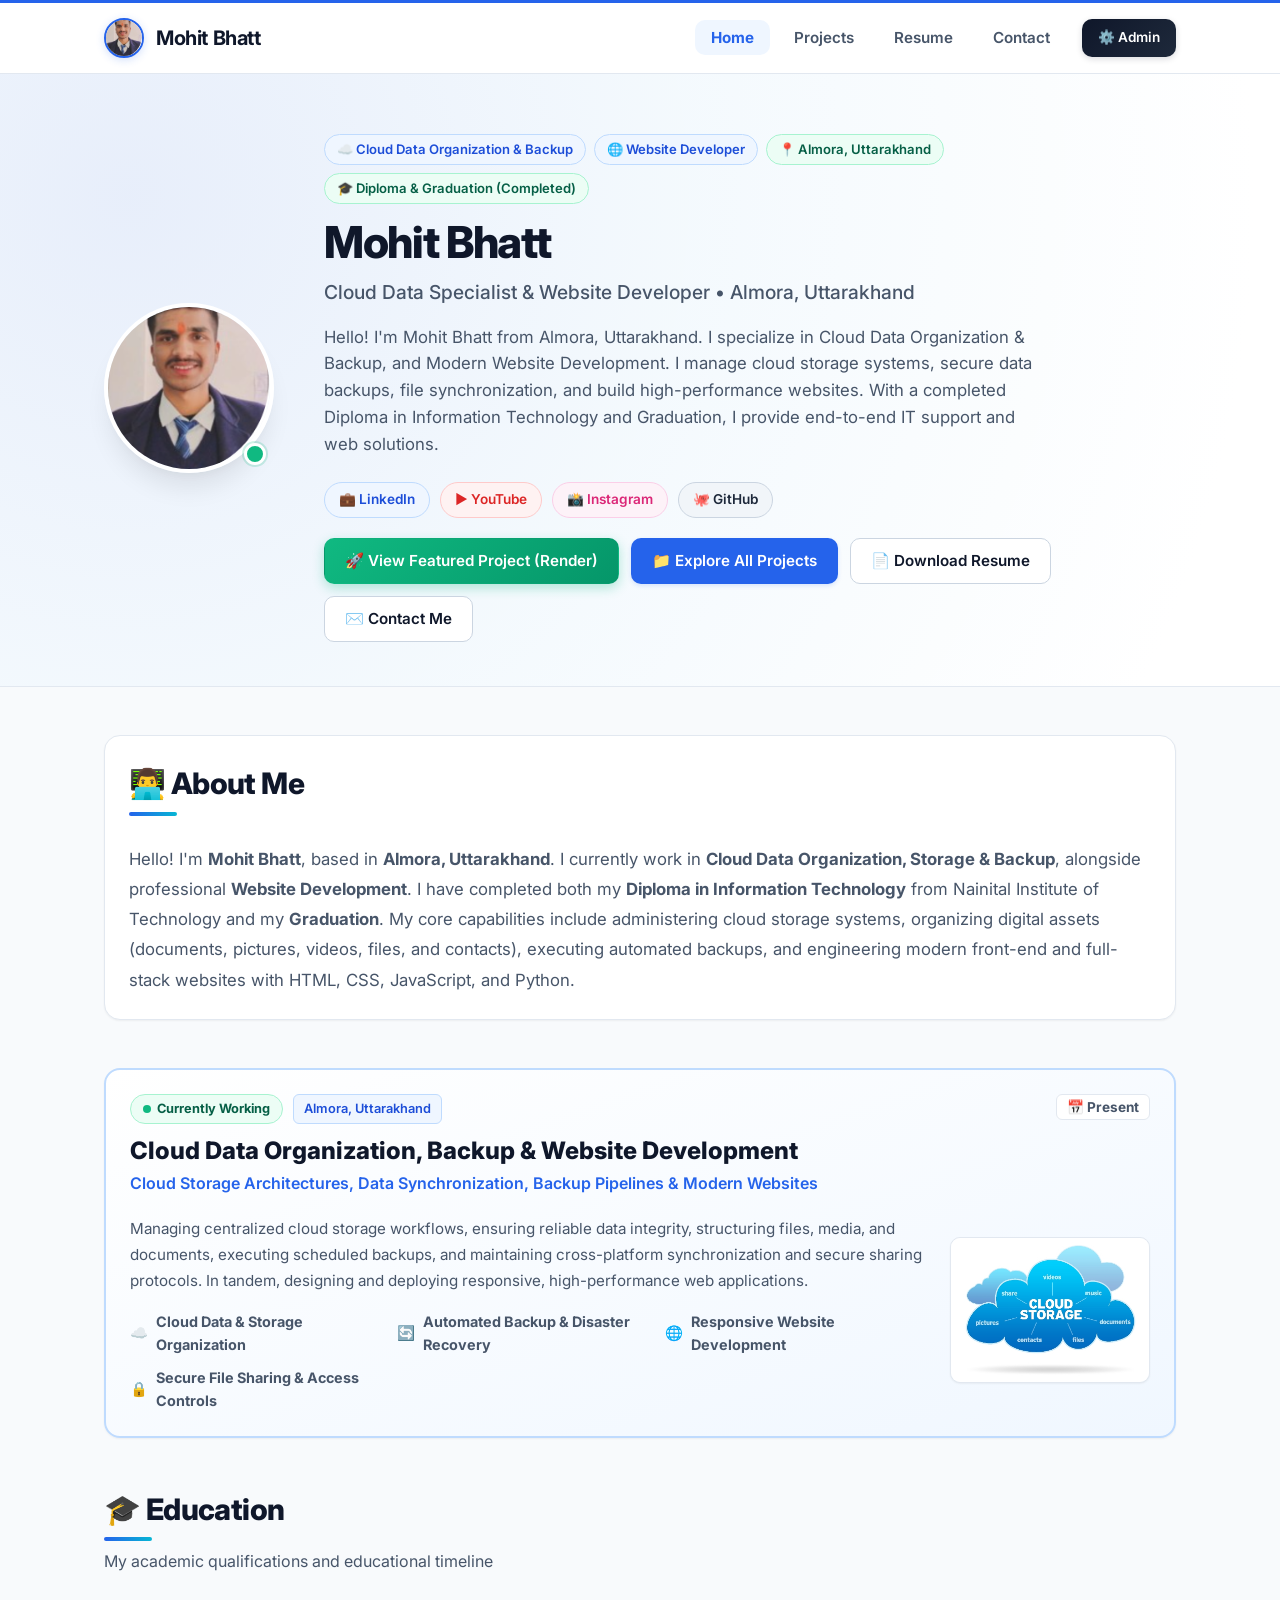
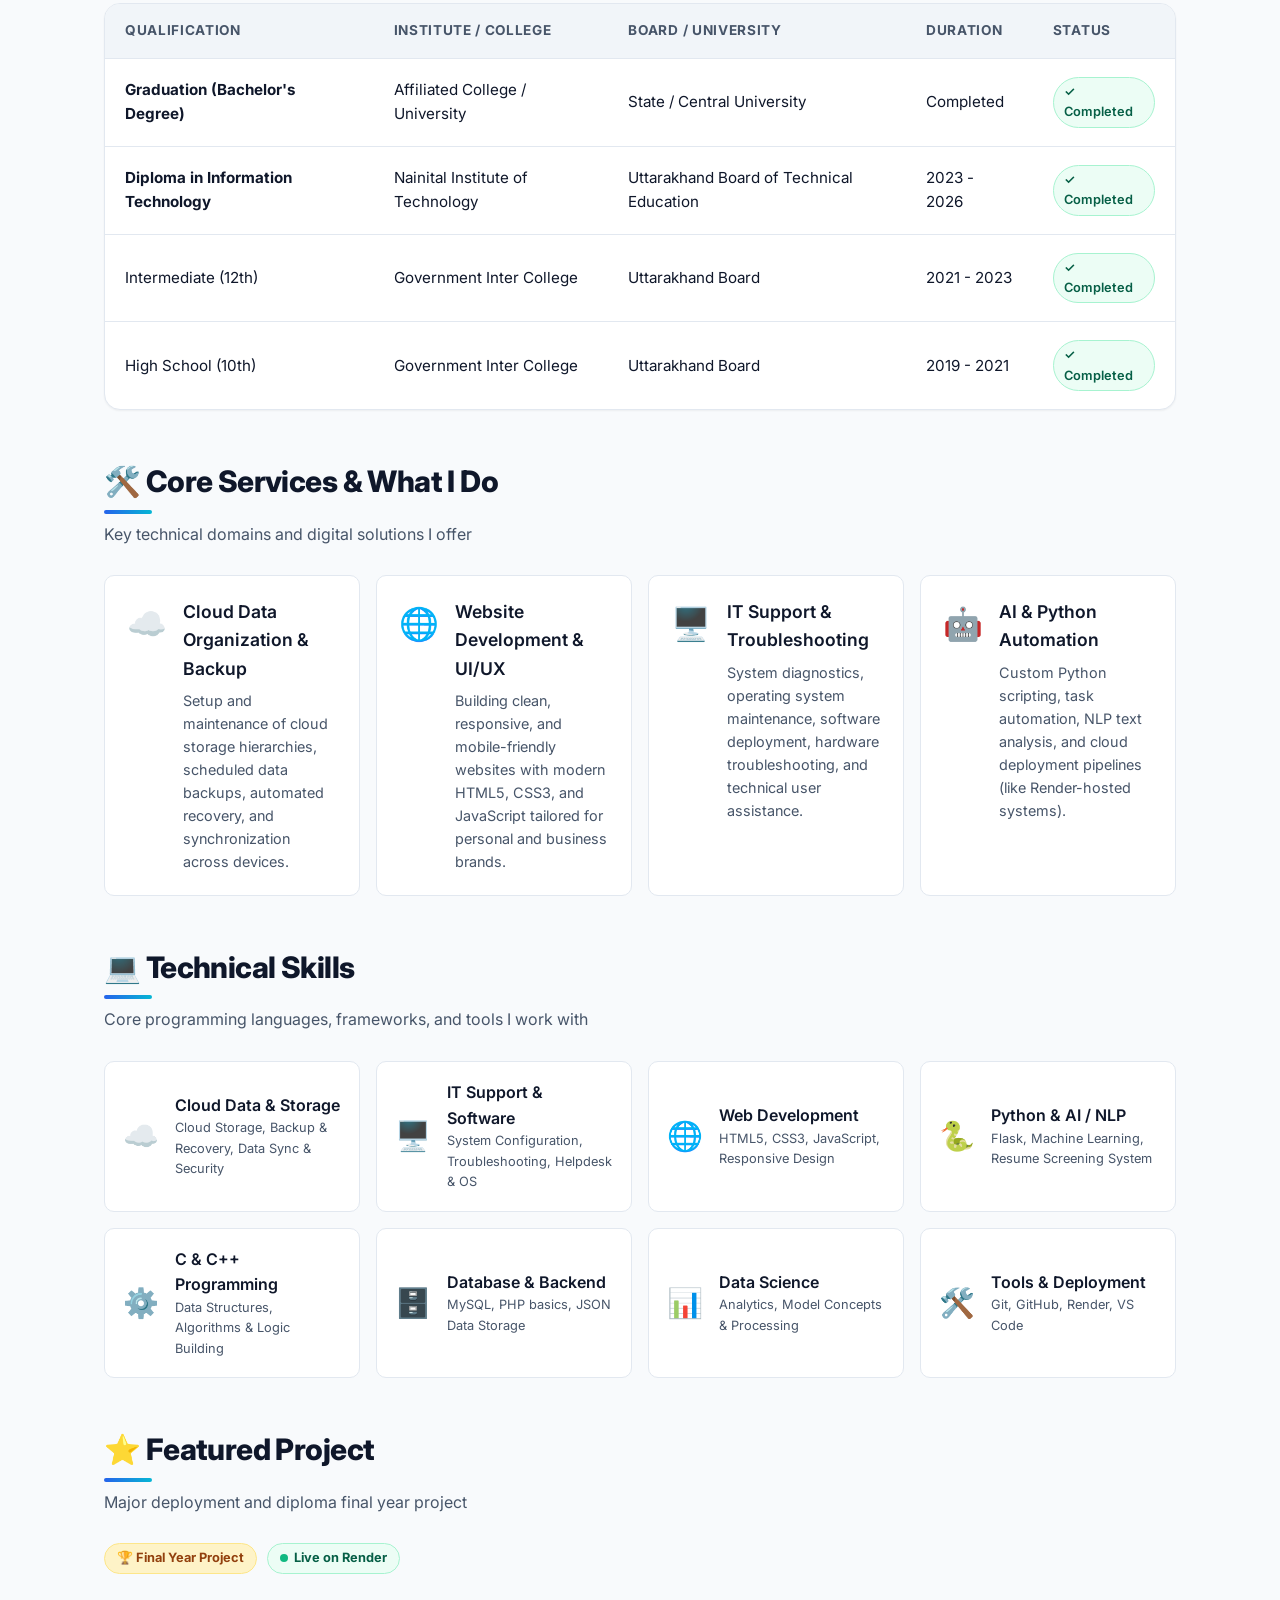
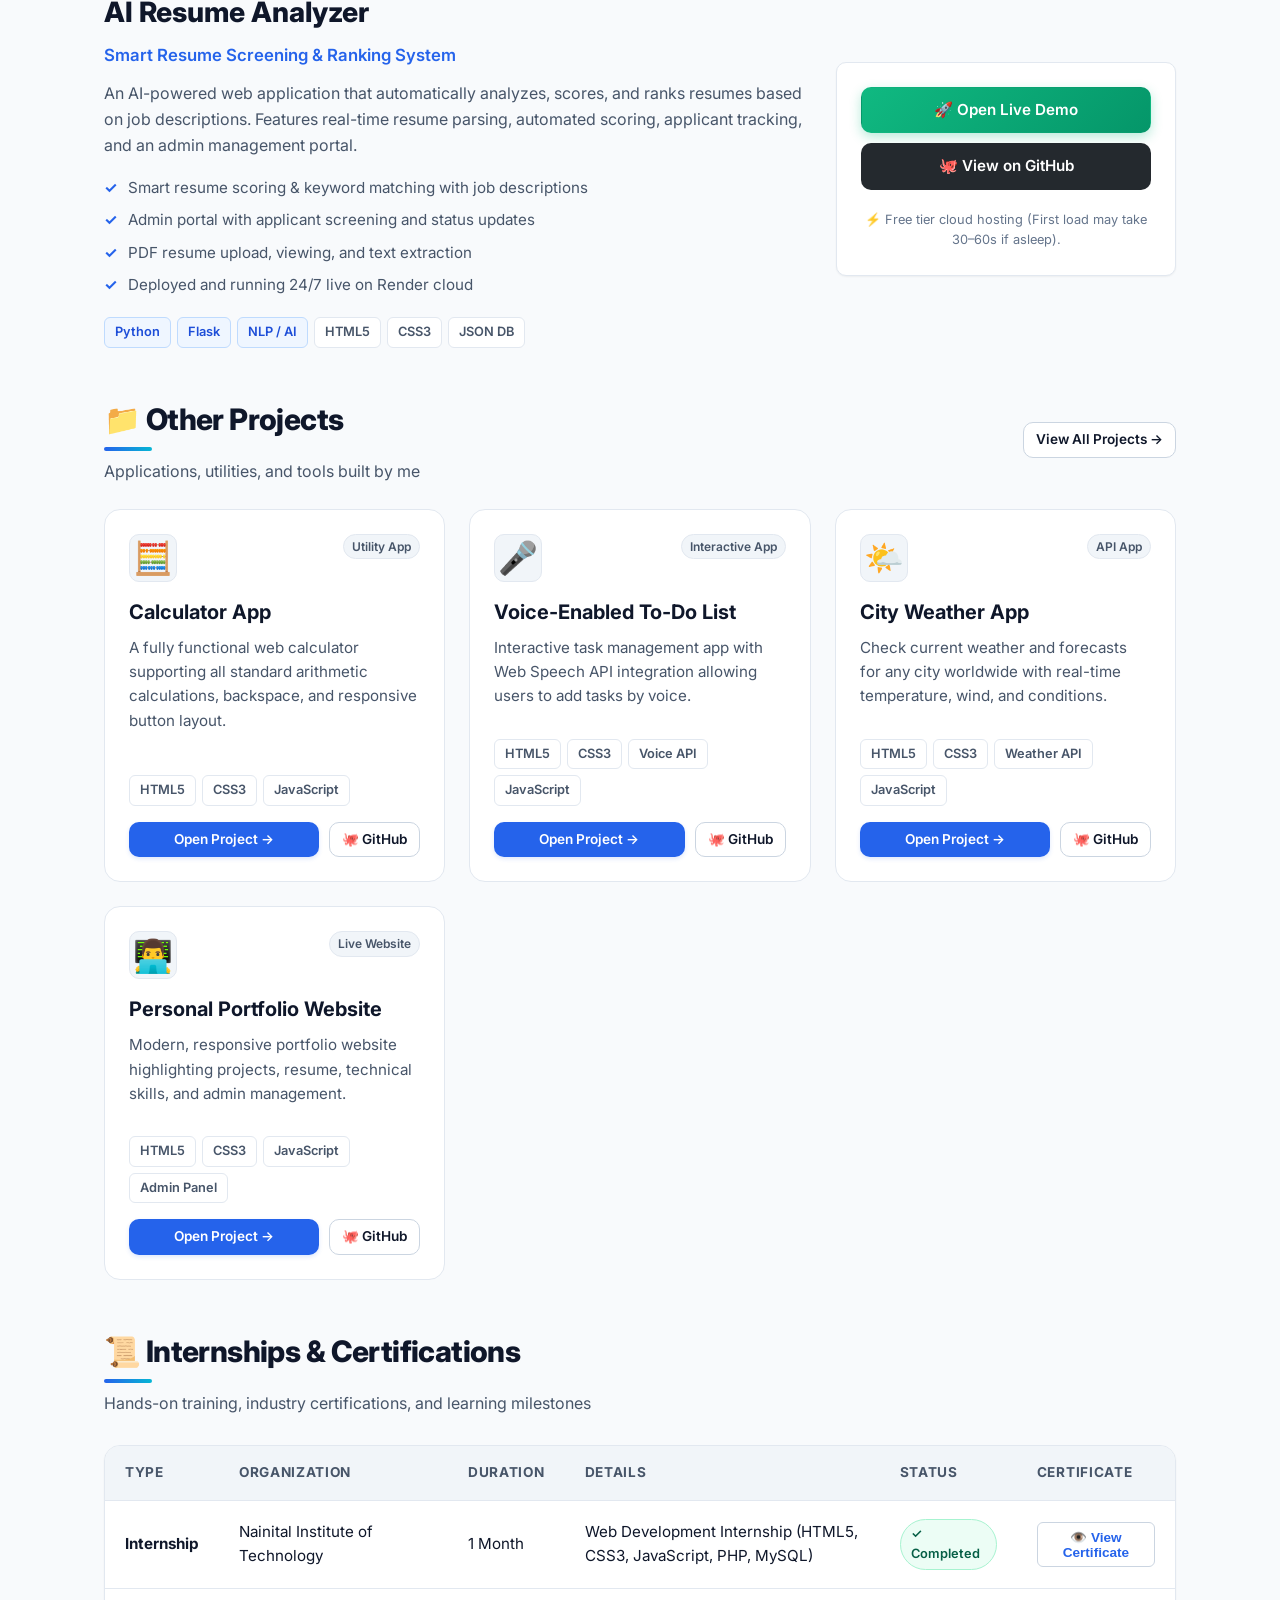
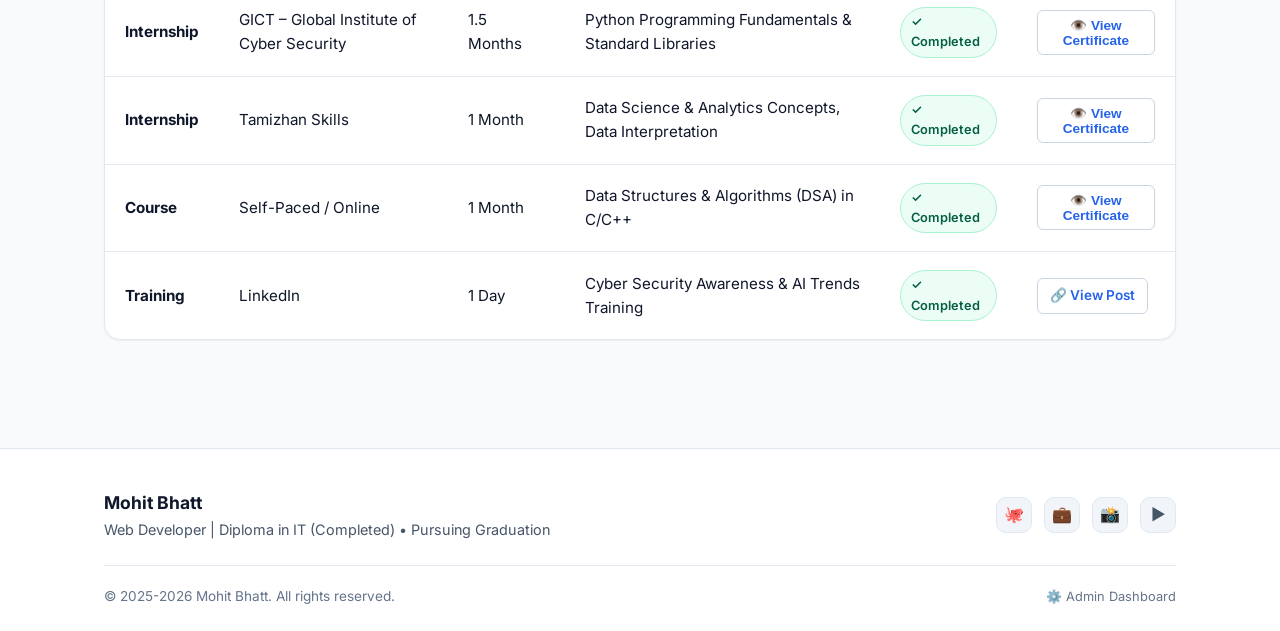
==== intro/index.html @ 01f5f678 "Complete portfolio revamp with Admin Panel, modern UI, Cloud Data, and Almora location" ====
<!DOCTYPE html>
<html lang="en">
<head>
  <meta charset="UTF-8">
  <meta name="viewport" content="width=device-width, initial-scale=1.0">
  <title>Mohit Bhatt - Portfolio</title>
  <!-- Stylesheets -->
  <link rel="stylesheet" href="style.css">
  <link rel="preconnect" href="https://fonts.googleapis.com">
  <link rel="preconnect" href="https://fonts.gstatic.com" crossorigin>
  <link href="https://fonts.googleapis.com/css2?family=Inter:wght@400;500;600;700;800&display=swap" rel="stylesheet">
  <style>
    /* Certificate Modal */
    .cert-modal {
      display: none;
      position: fixed;
      top: 0;
      left: 0;
      width: 100%;
      height: 100%;
      background: rgba(15, 23, 42, 0.8);
      backdrop-filter: blur(4px);
      z-index: 2000;
      align-items: center;
      justify-content: center;
      padding: 20px;
    }
    .cert-modal-content {
      position: relative;
      background: white;
      padding: 12px;
      border-radius: var(--radius-lg);
      max-width: 850px;
      width: 100%;
      box-shadow: var(--shadow-xl);
      text-align: center;
    }
    .cert-modal-close {
      position: absolute;
      top: -16px;
      right: -16px;
      background: #ef4444;
      color: white;
      border: none;
      width: 36px;
      height: 36px;
      border-radius: 50%;
      font-size: 1.25rem;
      cursor: pointer;
      font-weight: bold;
      display: flex;
      align-items: center;
      justify-content: center;
      box-shadow: var(--shadow-md);
    }
    .cert-modal-img {
      max-width: 100%;
      max-height: 80vh;
      object-fit: contain;
      border-radius: var(--radius-sm);
    }
    .cert-btn {
      background: var(--bg-surface);
      border: 1px solid var(--border-strong);
      padding: 6px 12px;
      border-radius: var(--radius-sm);
      font-size: 0.85rem;
      font-weight: 600;
      color: var(--primary);
      cursor: pointer;
      transition: var(--transition);
      display: inline-flex;
      align-items: center;
      gap: 5px;
    }
    .cert-btn:hover {
      background: var(--primary-light);
      border-color: var(--primary);
    }
  </style>
</head>
<body>

  <!-- Navigation Bar -->
  <nav class="navbar">
    <div class="container nav-container">
      <a href="index.html" class="nav-brand">
        <img src="photo1.jpg.png" alt="Mohit Bhatt" class="brand-avatar" onerror="this.src='https://via.placeholder.com/80'">
        <span class="brand-name">Mohit Bhatt</span>
      </a>

      <button class="mobile-toggle" onclick="toggleMenu()" aria-label="Toggle navigation">☰</button>

      <ul class="nav-links" id="navLinks">
        <li><a href="index.html" class="nav-item active">Home</a></li>
        <li><a href="projects.html" class="nav-item">Projects</a></li>
        <li><a href="resume.html" class="nav-item">Resume</a></li>
        <li><a href="contact.html" class="nav-item">Contact</a></li>
        <li><a href="admin.html" class="nav-btn-admin">⚙️ Admin</a></li>
      </ul>
    </div>
  </nav>

  <!-- Hero Section -->
  <header class="hero-section">
    <div class="container">
      <div class="hero-grid">
        <div class="profile-img-wrapper">
          <img src="photo1.jpg.png" alt="Mohit Bhatt" class="hero-profile-pic" onerror="this.src='https://via.placeholder.com/180'">
          <div class="status-indicator" title="Available for projects & opportunities"></div>
        </div>

        <div>
          <div class="hero-badge-row">
            <span class="chip chip-primary">☁️ Cloud Data Organization & Backup</span>
            <span class="chip chip-primary">🌐 Website Developer</span>
            <span class="chip chip-success">📍 Almora, Uttarakhand</span>
            <span class="chip chip-success">🎓 Diploma & Graduation (Completed)</span>
          </div>

          <h1 class="hero-title">Mohit Bhatt</h1>
          <p class="hero-subtitle">Cloud Data Specialist & Website Developer • Almora, Uttarakhand</p>
          <p class="hero-bio" id="heroBio">
            Hello! I'm <strong>Mohit Bhatt</strong> from <strong>Almora, Uttarakhand</strong>. I specialize in <strong>Cloud Data Organization & Backup</strong> and <strong>Modern Website Development</strong>. I manage cloud storage architectures, secure digital file backups, cross-platform data synchronization, and build responsive web applications.
          </p>

          <!-- Social Quick Links -->
          <div style="display: flex; flex-wrap: wrap; gap: 10px; margin-bottom: 20px;">
            <a href="https://www.linkedin.com/in/mohit-bhatt-almora" target="_blank" class="chip chip-primary" style="text-decoration: none; padding: 6px 14px; font-size: 0.85rem;">
              💼 LinkedIn
            </a>
            <a href="https://www.youtube.com/@MohitBhattji-uk01" target="_blank" class="chip chip-primary" style="text-decoration: none; padding: 6px 14px; font-size: 0.85rem; color: #dc2626; border-color: #fecaca; background: #fef2f2;">
              ▶️ YouTube
            </a>
            <a href="https://www.instagram.com/mohitbhattuk01" target="_blank" class="chip chip-primary" style="text-decoration: none; padding: 6px 14px; font-size: 0.85rem; color: #db2777; border-color: #fbcfe8; background: #fdf2f8;">
              📸 Instagram
            </a>
            <a href="https://github.com/mohitbhattuk01" target="_blank" class="chip chip-primary" style="text-decoration: none; padding: 6px 14px; font-size: 0.85rem; color: #1e293b; border-color: #cbd5e1; background: #f1f5f9;">
              🐙 GitHub
            </a>
          </div>

          <div class="hero-actions">
            <a href="https://resume-screening-systemgunicorn-app-app.onrender.com/" target="_blank" class="btn btn-live">
              🚀 View Featured Project (Render)
            </a>
            <a href="projects.html" class="btn btn-primary">
              📁 Explore All Projects
            </a>
            <a href="resume (1).pdf" download class="btn btn-secondary">
              📄 Download Resume
            </a>
            <a href="contact.html" class="btn btn-secondary">
              ✉️ Contact Me
            </a>
          </div>
        </div>
      </div>
    </div>
  </header>

  <main class="container">

    <!-- About Section -->
    <section class="section">
      <div class="card">
        <div class="section-header">
          <h2>👨‍💻 About Me</h2>
        </div>
        <p style="font-size: 1.05rem; color: var(--text-muted); line-height: 1.8;">
          Hello! I'm <strong>Mohit Bhatt</strong>, based in <strong>Almora, Uttarakhand</strong>. I currently work in <strong>Cloud Data Organization, Storage & Backup</strong>, alongside professional <strong>Website Development</strong>. 
          I have completed both my <strong>Diploma in Information Technology</strong> from Nainital Institute of Technology and my <strong>Graduation</strong>. 
          My core capabilities include administering cloud storage systems, organizing digital assets (documents, pictures, videos, files, and contacts), executing automated backups, and engineering modern front-end and full-stack websites with HTML, CSS, JavaScript, and Python.
        </p>
      </div>
    </section>

    <!-- Current Professional Experience -->
    <section class="section" style="padding-top: 0;">
      <div class="card" style="border: 2px solid #bfdbfe; background: linear-gradient(to right bottom, #ffffff, #f0f7ff);">
        <div style="display: flex; justify-content: space-between; align-items: flex-start; flex-wrap: wrap; gap: 16px; margin-bottom: 20px;">
          <div>
            <div style="display: flex; align-items: center; gap: 10px; margin-bottom: 8px;">
              <span class="badge-render">
                <span class="pulse-dot"></span> Currently Working
              </span>
              <span class="tag tag-primary">Almora, Uttarakhand</span>
            </div>
            <h3 style="font-size: 1.5rem; font-weight: 800; color: var(--text-main);">Cloud Data Organization, Backup & Website Development</h3>
            <p style="color: var(--primary); font-weight: 600; font-size: 1rem;">Cloud Storage Architectures, Data Synchronization, Backup Pipelines & Modern Websites</p>
          </div>
          <div style="text-align: right;">
            <span class="tag" style="background: white; font-size: 0.85rem; font-weight: 700;">📅 Present</span>
          </div>
        </div>

        <div style="display: grid; grid-template-columns: 1fr auto; gap: 28px; align-items: center;">
          <div>
            <p style="color: var(--text-muted); font-size: 0.95rem; margin-bottom: 16px; line-height: 1.7;">
              Managing centralized cloud storage workflows, ensuring reliable data integrity, structuring files, media, and documents, executing scheduled backups, and maintaining cross-platform synchronization and secure sharing protocols. In tandem, designing and deploying responsive, high-performance web applications.
            </p>
            <div style="display: grid; grid-template-columns: repeat(auto-fit, minmax(220px, 1fr)); gap: 10px;">
              <div style="display: flex; align-items: center; gap: 8px; font-size: 0.9rem; color: var(--text-muted);">
                <span>☁️</span> <strong>Cloud Data & Storage Organization</strong>
              </div>
              <div style="display: flex; align-items: center; gap: 8px; font-size: 0.9rem; color: var(--text-muted);">
                <span>🔄</span> <strong>Automated Backup & Disaster Recovery</strong>
              </div>
              <div style="display: flex; align-items: center; gap: 8px; font-size: 0.9rem; color: var(--text-muted);">
                <span>🌐</span> <strong>Responsive Website Development</strong>
              </div>
              <div style="display: flex; align-items: center; gap: 8px; font-size: 0.9rem; color: var(--text-muted);">
                <span>🔒</span> <strong>Secure File Sharing & Access Controls</strong>
              </div>
            </div>
          </div>
          <div style="text-align: center;">
            <img src="cloud-storage.png" alt="Cloud Storage Management" style="max-width: 200px; border-radius: var(--radius-md); box-shadow: var(--shadow-sm); border: 1px solid var(--border); background: white;">
          </div>
        </div>
      </div>
    </section>

    <!-- Education Section -->
    <section class="section" style="padding-top: 0;">
      <div class="section-header">
        <h2>🎓 Education</h2>
        <p>My academic qualifications and educational timeline</p>
      </div>

      <div class="edu-table-wrapper">
        <table class="edu-table">
          <thead>
            <tr>
              <th>Qualification</th>
              <th>Institute / College</th>
              <th>Board / University</th>
              <th>Duration</th>
              <th>Status</th>
            </tr>
          </thead>
          <tbody>
            <tr>
              <td><strong>Graduation (Bachelor's Degree)</strong></td>
              <td>Affiliated College / University</td>
              <td>State / Central University</td>
              <td>Completed</td>
              <td><span class="status-badge status-completed">✓ Completed</span></td>
            </tr>
            <tr>
              <td><strong>Diploma in Information Technology</strong></td>
              <td>Nainital Institute of Technology</td>
              <td>Uttarakhand Board of Technical Education</td>
              <td>2023 - 2026</td>
              <td><span class="status-badge status-completed">✓ Completed</span></td>
            </tr>
            <tr>
              <td>Intermediate (12th)</td>
              <td>Government Inter College</td>
              <td>Uttarakhand Board</td>
              <td>2021 - 2023</td>
              <td><span class="status-badge status-completed">✓ Completed</span></td>
            </tr>
            <tr>
              <td>High School (10th)</td>
              <td>Government Inter College</td>
              <td>Uttarakhand Board</td>
              <td>2019 - 2021</td>
              <td><span class="status-badge status-completed">✓ Completed</span></td>
            </tr>
          </tbody>
        </table>
      </div>
    </section>

    <!-- Services & What I Do Section -->
    <section class="section" style="padding-top: 0;">
      <div class="section-header">
        <h2>🛠️ Core Services & What I Do</h2>
        <p>Key technical domains and digital solutions I offer</p>
      </div>

      <div class="skills-grid">
        <div class="skill-box" style="align-items: flex-start; padding: 22px;">
          <div class="skill-icon" style="font-size: 2rem;">☁️</div>
          <div class="skill-details">
            <h4 style="font-size: 1.1rem; margin-bottom: 6px;">Cloud Data Organization & Backup</h4>
            <p style="font-size: 0.9rem; line-height: 1.6;">Setup and maintenance of cloud storage hierarchies, scheduled data backups, automated recovery, and synchronization across devices.</p>
          </div>
        </div>

        <div class="skill-box" style="align-items: flex-start; padding: 22px;">
          <div class="skill-icon" style="font-size: 2rem;">🌐</div>
          <div class="skill-details">
            <h4 style="font-size: 1.1rem; margin-bottom: 6px;">Website Development & UI/UX</h4>
            <p style="font-size: 0.9rem; line-height: 1.6;">Building clean, responsive, and mobile-friendly websites with modern HTML5, CSS3, and JavaScript tailored for personal and business brands.</p>
          </div>
        </div>

        <div class="skill-box" style="align-items: flex-start; padding: 22px;">
          <div class="skill-icon" style="font-size: 2rem;">🖥️</div>
          <div class="skill-details">
            <h4 style="font-size: 1.1rem; margin-bottom: 6px;">IT Support & Troubleshooting</h4>
            <p style="font-size: 0.9rem; line-height: 1.6;">System diagnostics, operating system maintenance, software deployment, hardware troubleshooting, and technical user assistance.</p>
          </div>
        </div>

        <div class="skill-box" style="align-items: flex-start; padding: 22px;">
          <div class="skill-icon" style="font-size: 2rem;">🤖</div>
          <div class="skill-details">
            <h4 style="font-size: 1.1rem; margin-bottom: 6px;">AI & Python Automation</h4>
            <p style="font-size: 0.9rem; line-height: 1.6;">Custom Python scripting, task automation, NLP text analysis, and cloud deployment pipelines (like Render-hosted systems).</p>
          </div>
        </div>
      </div>
    </section>

    <!-- Technical Skills Section -->
    <section class="section" style="padding-top: 0;">
      <div class="section-header">
        <h2>💻 Technical Skills</h2>
        <p>Core programming languages, frameworks, and tools I work with</p>
      </div>

      <div class="skills-grid">
        <div class="skill-box">
          <div class="skill-icon">☁️</div>
          <div class="skill-details">
            <h4>Cloud Data & Storage</h4>
            <p>Cloud Storage, Backup & Recovery, Data Sync & Security</p>
          </div>
        </div>
        <div class="skill-box">
          <div class="skill-icon">🖥️</div>
          <div class="skill-details">
            <h4>IT Support & Software</h4>
            <p>System Configuration, Troubleshooting, Helpdesk & OS</p>
          </div>
        </div>
        <div class="skill-box">
          <div class="skill-icon">🌐</div>
          <div class="skill-details">
            <h4>Web Development</h4>
            <p>HTML5, CSS3, JavaScript, Responsive Design</p>
          </div>
        </div>
        <div class="skill-box">
          <div class="skill-icon">🐍</div>
          <div class="skill-details">
            <h4>Python & AI / NLP</h4>
            <p>Flask, Machine Learning, Resume Screening System</p>
          </div>
        </div>
        <div class="skill-box">
          <div class="skill-icon">⚙️</div>
          <div class="skill-details">
            <h4>C & C++ Programming</h4>
            <p>Data Structures, Algorithms & Logic Building</p>
          </div>
        </div>
        <div class="skill-box">
          <div class="skill-icon">🗄️</div>
          <div class="skill-details">
            <h4>Database & Backend</h4>
            <p>MySQL, PHP basics, JSON Data Storage</p>
          </div>
        </div>
        <div class="skill-box">
          <div class="skill-icon">📊</div>
          <div class="skill-details">
            <h4>Data Science</h4>
            <p>Analytics, Model Concepts & Processing</p>
          </div>
        </div>
        <div class="skill-box">
          <div class="skill-icon">🛠️</div>
          <div class="skill-details">
            <h4>Tools & Deployment</h4>
            <p>Git, GitHub, Render, VS Code</p>
          </div>
        </div>
      </div>
    </section>

    <!-- ⭐ FEATURED PROJECT (PRESERVED RENDER LINK) -->
    <section class="section" style="padding-top: 0;">
      <div class="section-header">
        <h2>⭐ Featured Project</h2>
        <p>Major deployment and diploma final year project</p>
      </div>

      <div class="featured-card">
        <div class="featured-badge-bar">
          <span class="badge-gold">🏆 Final Year Project</span>
          <span class="badge-render">
            <span class="pulse-dot"></span> Live on Render
          </span>
        </div>

        <div class="featured-content">
          <div class="featured-info">
            <h3>AI Resume Analyzer</h3>
            <div class="featured-subtitle">Smart Resume Screening & Ranking System</div>
            <p class="featured-desc">
              An AI-powered web application that automatically analyzes, scores, and ranks resumes based on job descriptions. Features real-time resume parsing, automated scoring, applicant tracking, and an admin management portal.
            </p>
            <ul class="featured-highlights">
              <li>Smart resume scoring & keyword matching with job descriptions</li>
              <li>Admin portal with applicant screening and status updates</li>
              <li>PDF resume upload, viewing, and text extraction</li>
              <li>Deployed and running 24/7 live on Render cloud</li>
            </ul>
            <div class="tag-list">
              <span class="tag tag-primary">Python</span>
              <span class="tag tag-primary">Flask</span>
              <span class="tag tag-primary">NLP / AI</span>
              <span class="tag">HTML5</span>
              <span class="tag">CSS3</span>
              <span class="tag">JSON DB</span>
            </div>
          </div>

          <div class="featured-cta-box">
            <a href="https://resume-screening-systemgunicorn-app-app.onrender.com/" target="_blank" class="btn btn-live">
              🚀 Open Live Demo
            </a>
            <a href="https://github.com/mohitbhattuk01" target="_blank" class="btn btn-github">
              🐙 View on GitHub
            </a>
            <p class="hosting-note">
              ⚡ Free tier cloud hosting (First load may take 30–60s if asleep).
            </p>
          </div>
        </div>
      </div>
    </section>

    <!-- Dynamic Projects Section (Synced with Admin Panel) -->
    <section class="section" style="padding-top: 0;">
      <div style="display: flex; justify-content: space-between; align-items: center; margin-bottom: 24px;">
        <div class="section-header" style="margin-bottom: 0;">
          <h2>📁 Other Projects</h2>
          <p>Applications, utilities, and tools built by me</p>
        </div>
        <a href="projects.html" class="btn btn-secondary btn-sm">View All Projects →</a>
      </div>

      <div class="projects-grid" id="homeProjectsGrid">
        <!-- Injected via JavaScript from data.js -->
      </div>
    </section>

    <!-- Internships & Training Section -->
    <section class="section" style="padding-top: 0;">
      <div class="section-header">
        <h2>📜 Internships & Certifications</h2>
        <p>Hands-on training, industry certifications, and learning milestones</p>
      </div>

      <div class="edu-table-wrapper">
        <table class="edu-table">
          <thead>
            <tr>
              <th>Type</th>
              <th>Organization</th>
              <th>Duration</th>
              <th>Details</th>
              <th>Status</th>
              <th>Certificate</th>
            </tr>
          </thead>
          <tbody>
            <tr>
              <td><strong>Internship</strong></td>
              <td>Nainital Institute of Technology</td>
              <td>1 Month</td>
              <td>Web Development Internship (HTML5, CSS3, JavaScript, PHP, MySQL)</td>
              <td><span class="status-badge status-completed">✓ Completed</span></td>
              <td><button class="cert-btn" onclick="openCertModal('nit.jpg')">👁️ View Certificate</button></td>
            </tr>
            <tr>
              <td><strong>Internship</strong></td>
              <td>GICT – Global Institute of Cyber Security</td>
              <td>1.5 Months</td>
              <td>Python Programming Fundamentals & Standard Libraries</td>
              <td><span class="status-badge status-completed">✓ Completed</span></td>
              <td><button class="cert-btn" onclick="openCertModal('gict.jpg')">👁️ View Certificate</button></td>
            </tr>
            <tr>
              <td><strong>Internship</strong></td>
              <td>Tamizhan Skills</td>
              <td>1 Month</td>
              <td>Data Science & Analytics Concepts, Data Interpretation</td>
              <td><span class="status-badge status-completed">✓ Completed</span></td>
              <td><button class="cert-btn" onclick="openCertModal('tamizhan.jpg')">👁️ View Certificate</button></td>
            </tr>
            <tr>
              <td><strong>Course</strong></td>
              <td>Self-Paced / Online</td>
              <td>1 Month</td>
              <td>Data Structures & Algorithms (DSA) in C/C++</td>
              <td><span class="status-badge status-completed">✓ Completed</span></td>
              <td><button class="cert-btn" onclick="openCertModal('dsa.jpg')">👁️ View Certificate</button></td>
            </tr>
            <tr>
              <td><strong>Training</strong></td>
              <td>LinkedIn</td>
              <td>1 Day</td>
              <td>Cyber Security Awareness & AI Trends Training</td>
              <td><span class="status-badge status-completed">✓ Completed</span></td>
              <td>
                <a href="https://www.linkedin.com/posts/mohit-bhatt-almora_cybersecurity-cyberawareness-artificialintelligence-share-7464130179682959362-oGAG/?utm_source=social_share_send&utm_medium=member_desktop_web&rcm=ACoAAFhRqZoBELm8XjLVUsh7JIEV-zdkIeLj5oM" target="_blank" class="cert-btn">
                  🔗 View Post
                </a>
              </td>
            </tr>
          </tbody>
        </table>
      </div>
    </section>

  </main>

  <!-- Footer -->
  <footer>
    <div class="container">
      <div class="footer-content">
        <div class="footer-brand">
          <h4>Mohit Bhatt</h4>
          <p>Web Developer | Diploma in IT (Completed) • Pursuing Graduation</p>
        </div>

        <div class="social-links">
          <a href="https://github.com/mohitbhattuk01" target="_blank" class="social-link" title="GitHub">🐙</a>
          <a href="https://www.linkedin.com/in/mohit-bhatt-almora" target="_blank" class="social-link" title="LinkedIn">💼</a>
          <a href="https://www.instagram.com/mohitbhattuk01" target="_blank" class="social-link" title="Instagram">📸</a>
          <a href="https://www.youtube.com/@MohitBhattji-uk01" target="_blank" class="social-link" title="YouTube">▶️</a>
        </div>
      </div>

      <div class="footer-bottom">
        <div>© 2025-2026 Mohit Bhatt. All rights reserved.</div>
        <div>
          <a href="admin.html" style="color: var(--text-light); font-size: 0.8rem;">⚙️ Admin Dashboard</a>
        </div>
      </div>
    </div>
  </footer>

  <!-- Certificate Modal -->
  <div id="certModal" class="cert-modal">
    <div class="cert-modal-content">
      <button class="cert-modal-close" onclick="closeCertModal()">×</button>
      <img id="certModalImg" src="" alt="Certificate" class="cert-modal-img">
    </div>
  </div>

  <!-- Scripts -->
  <script src="data.js"></script>
  <script>
    // Toggle Mobile Navigation
    function toggleMenu() {
      const nav = document.getElementById('navLinks');
      nav.classList.toggle('show');
    }

    // Certificate Modal
    function openCertModal(imgSrc) {
      const modal = document.getElementById('certModal');
      const modalImg = document.getElementById('certModalImg');
      modalImg.src = imgSrc;
      modal.style.display = 'flex';
    }

    function closeCertModal() {
      document.getElementById('certModal').style.display = 'none';
    }

    window.addEventListener('click', function(e) {
      const modal = document.getElementById('certModal');
      if (e.target === modal) {
        closeCertModal();
      }
    });

    // Render Dynamic Projects on Home Page
    function renderHomeProjects() {
      const grid = document.getElementById('homeProjectsGrid');
      const projects = PortfolioData.getProjects();
      
      // Filter out the featured project since it has its own dedicated spotlight card above
      const otherProjects = projects.filter(p => p.id !== 'ai-resume-analyzer');
      
      grid.innerHTML = '';
      otherProjects.slice(0, 4).forEach(p => {
        const card = document.createElement('div');
        card.className = 'project-card';
        
        const tagsHtml = (p.tags || []).map(t => `<span class="tag">${t}</span>`).join('');
        
        card.innerHTML = `
          <div>
            <div class="project-header">
              <div class="project-icon">${p.icon || '📁'}</div>
              <span class="project-badge">${p.badge || 'Project'}</span>
            </div>
            <h3 class="project-title">${p.title}</h3>
            <p class="project-desc">${p.description}</p>
          </div>
          <div class="project-footer">
            <div class="tag-list">
              ${tagsHtml}
            </div>
            <div class="project-links">
              <a href="${p.liveUrl}" ${p.liveUrl.startsWith('http') ? 'target="_blank"' : ''} class="btn btn-primary btn-sm" style="flex:1;">
                Open Project →
              </a>
              ${p.githubUrl ? `
                <a href="${p.githubUrl}" target="_blank" class="btn btn-secondary btn-sm" title="View Source">
                  🐙 GitHub
                </a>
              ` : ''}
            </div>
          </div>
        `;
        grid.appendChild(card);
      });
    }

    // Update Profile Bio if customized from Admin Panel
    function loadProfileInfo() {
      const profile = PortfolioData.getProfile();
      if (profile && profile.bio) {
        document.getElementById('heroBio').innerHTML = profile.bio;
      }
    }

    document.addEventListener('DOMContentLoaded', () => {
      renderHomeProjects();
      loadProfileInfo();
    });
  </script>
</body>
</html>
---- intro/style.css ----
/* ==========================================================================
   MOHIT BHATT - PORTFOLIO DESIGN SYSTEM
   Clean, Minimalist, Modern Tech Palette
   ========================================================================== */

:root {
  /* Color Palette - Modern Clean Slate & Tech Blue */
  --bg-body: #f8fafc;
  --bg-surface: #ffffff;
  --bg-subtle: #f1f5f9;
  --bg-dark: #0f172a;
  
  --primary: #2563eb;
  --primary-hover: #1d4ed8;
  --primary-light: #eff6ff;
  --primary-glow: rgba(37, 99, 235, 0.15);
  
  --accent: #0ea5e9;
  --accent-light: #f0f9ff;
  
  --text-main: #0f172a;
  --text-muted: #475569;
  --text-light: #64748b;
  --text-inverse: #ffffff;
  
  --border: #e2e8f0;
  --border-strong: #cbd5e1;
  --border-focus: #3b82f6;
  
  --success: #10b981;
  --success-light: #ecfdf5;
  --warning: #f59e0b;
  --warning-light: #fffbeb;
  --danger: #ef4444;
  --danger-light: #fef2f2;
  
  /* Shadows */
  --shadow-sm: 0 1px 2px 0 rgba(0, 0, 0, 0.05);
  --shadow-md: 0 4px 6px -1px rgba(0, 0, 0, 0.07), 0 2px 4px -2px rgba(0, 0, 0, 0.05);
  --shadow-lg: 0 10px 15px -3px rgba(0, 0, 0, 0.08), 0 4px 6px -4px rgba(0, 0, 0, 0.04);
  --shadow-xl: 0 20px 25px -5px rgba(0, 0, 0, 0.08), 0 8px 10px -6px rgba(0, 0, 0, 0.04);
  
  /* Radii */
  --radius-sm: 6px;
  --radius-md: 10px;
  --radius-lg: 16px;
  --radius-full: 9999px;
  
  /* Transitions */
  --transition: all 0.25s cubic-bezier(0.4, 0, 0.2, 1);
}

/* Base Styles */
* {
  margin: 0;
  padding: 0;
  box-sizing: border-box;
}

html {
  scroll-behavior: smooth;
}

body {
  font-family: 'Inter', -apple-system, BlinkMacSystemFont, 'Segoe UI', Roboto, Helvetica, Arial, sans-serif;
  background-color: var(--bg-body);
  color: var(--text-main);
  line-height: 1.6;
  min-height: 100vh;
  display: flex;
  flex-direction: column;
}

a {
  color: var(--primary);
  text-decoration: none;
  transition: var(--transition);
}

a:hover {
  color: var(--primary-hover);
}

/* Layout */
.container {
  max-width: 1120px;
  margin: 0 auto;
  padding: 0 24px;
  width: 100%;
}

main {
  flex: 1;
}

/* ==========================================================================
   NAVIGATION BAR
   ========================================================================== */
.navbar {
  background: rgba(255, 255, 255, 0.95);
  backdrop-filter: blur(12px);
  -webkit-backdrop-filter: blur(12px);
  border-bottom: 1px solid var(--border);
  border-top: 3px solid #2563eb;
  position: sticky;
  top: 0;
  z-index: 1000;
  transition: var(--transition);
}

.navbar .nav-container {
  display: flex;
  justify-content: space-between;
  align-items: center;
  height: 70px;
}

.nav-brand {
  display: flex;
  align-items: center;
  gap: 12px;
  font-weight: 700;
  font-size: 1.25rem;
  color: var(--text-main);
}

.brand-avatar {
  width: 40px;
  height: 40px;
  border-radius: var(--radius-full);
  object-fit: cover;
  border: 2px solid var(--primary);
  box-shadow: 0 2px 8px rgba(37, 99, 235, 0.2);
}

.brand-name {
  font-weight: 700;
  letter-spacing: -0.02em;
}

.brand-badge {
  font-size: 0.72rem;
  background: linear-gradient(135deg, #eff6ff 0%, #dbeafe 100%);
  color: var(--primary);
  padding: 3px 9px;
  border-radius: var(--radius-full);
  font-weight: 700;
  border: 1px solid #bfdbfe;
}

.nav-links {
  display: flex;
  align-items: center;
  gap: 8px;
  list-style: none;
}

.nav-item {
  color: var(--text-muted);
  font-weight: 600;
  font-size: 0.95rem;
  padding: 8px 16px;
  border-radius: var(--radius-md);
  transition: var(--transition);
}

.nav-item:hover {
  color: var(--primary);
  background: var(--primary-light);
}

.nav-item.active {
  color: var(--primary);
  background: var(--primary-light);
  font-weight: 700;
}

.nav-btn-admin {
  background: linear-gradient(135deg, #0f172a 0%, #1e293b 100%);
  color: var(--text-inverse) !important;
  font-size: 0.85rem;
  padding: 8px 16px;
  border-radius: var(--radius-md);
  display: inline-flex;
  align-items: center;
  gap: 6px;
  font-weight: 600;
  margin-left: 8px;
  transition: var(--transition);
  box-shadow: 0 2px 6px rgba(15, 23, 42, 0.15);
}

.nav-btn-admin:hover {
  background: #334155;
  transform: translateY(-1px);
  box-shadow: 0 4px 12px rgba(15, 23, 42, 0.25);
}

/* Mobile Nav Toggle */
.mobile-toggle {
  display: none;
  background: none;
  border: none;
  font-size: 1.5rem;
  cursor: pointer;
  color: var(--text-main);
}

/* ==========================================================================
   HERO SECTION
   ========================================================================== */
.hero-section {
  padding: 60px 0 44px;
  border-bottom: 1px solid #e2e8f0;
  background: radial-gradient(circle at 10% 20%, rgba(37, 99, 235, 0.08) 0%, rgba(240, 249, 255, 0.5) 45%, #ffffff 90%);
}

.hero-grid {
  display: grid;
  grid-template-columns: 180px 1fr;
  gap: 40px;
  align-items: center;
}

.profile-img-wrapper {
  position: relative;
  width: 170px;
  height: 170px;
}

.hero-profile-pic {
  width: 100%;
  height: 100%;
  border-radius: var(--radius-full);
  object-fit: cover;
  border: 4px solid var(--bg-surface);
  box-shadow: var(--shadow-xl);
}

.status-indicator {
  position: absolute;
  bottom: 8px;
  right: 8px;
  background: var(--success);
  width: 22px;
  height: 22px;
  border-radius: var(--radius-full);
  border: 3px solid var(--bg-surface);
  box-shadow: 0 0 0 2px rgba(16, 185, 129, 0.2);
}

.hero-badge-row {
  display: flex;
  flex-wrap: wrap;
  gap: 8px;
  margin-bottom: 12px;
}

.chip {
  display: inline-flex;
  align-items: center;
  gap: 6px;
  padding: 4px 12px;
  border-radius: var(--radius-full);
  font-size: 0.82rem;
  font-weight: 600;
}

.chip-success {
  background: var(--success-light);
  color: #065f46;
  border: 1px solid #a7f3d0;
}

.chip-primary {
  background: var(--primary-light);
  color: var(--primary-hover);
  border: 1px solid #bfdbfe;
}

.hero-title {
  font-size: 2.75rem;
  font-weight: 800;
  letter-spacing: -0.03em;
  color: var(--text-main);
  line-height: 1.2;
  margin-bottom: 8px;
}

.hero-subtitle {
  font-size: 1.2rem;
  font-weight: 500;
  color: var(--text-muted);
  margin-bottom: 16px;
}

.hero-bio {
  font-size: 1.05rem;
  color: var(--text-muted);
  max-width: 720px;
  margin-bottom: 24px;
}

.hero-actions {
  display: flex;
  flex-wrap: wrap;
  gap: 12px;
}

/* ==========================================================================
   BUTTONS
   ========================================================================== */
.btn {
  display: inline-flex;
  align-items: center;
  justify-content: center;
  gap: 8px;
  padding: 10px 20px;
  font-size: 0.95rem;
  font-weight: 600;
  border-radius: var(--radius-md);
  border: 1px solid transparent;
  cursor: pointer;
  transition: var(--transition);
  text-decoration: none;
}

.btn-primary {
  background: var(--primary);
  color: var(--text-inverse) !important;
  box-shadow: 0 2px 4px var(--primary-glow);
}

.btn-primary:hover {
  background: var(--primary-hover);
  transform: translateY(-1px);
  box-shadow: 0 4px 12px var(--primary-glow);
}

.btn-secondary {
  background: var(--bg-surface);
  color: var(--text-main);
  border-color: var(--border-strong);
}

.btn-secondary:hover {
  background: var(--bg-subtle);
  border-color: var(--border-strong);
  color: var(--text-main);
}

.btn-live {
  background: linear-gradient(135deg, #10b981 0%, #059669 100%);
  color: white !important;
  box-shadow: 0 4px 12px rgba(16, 185, 129, 0.3);
}

.btn-live:hover {
  background: linear-gradient(135deg, #059669 0%, #047857 100%);
  transform: translateY(-2px);
  box-shadow: 0 6px 16px rgba(16, 185, 129, 0.4);
}

.btn-github {
  background: #24292e;
  color: white !important;
}

.btn-github:hover {
  background: #000000;
  transform: translateY(-1px);
}

.btn-sm {
  padding: 6px 12px;
  font-size: 0.85rem;
}

.btn-danger {
  background: var(--danger-light);
  color: var(--danger);
  border: 1px solid #fecaca;
}

.btn-danger:hover {
  background: var(--danger);
  color: white;
}

/* ==========================================================================
   SECTIONS & HEADINGS
   ========================================================================== */
.section {
  padding: 48px 0;
}

.section-header {
  margin-bottom: 28px;
}

.section-header h2 {
  font-size: 1.85rem;
  font-weight: 800;
  color: var(--text-main);
  letter-spacing: -0.02em;
  display: inline-flex;
  align-items: center;
  gap: 10px;
  position: relative;
  padding-bottom: 8px;
}

.section-header h2::after {
  content: '';
  position: absolute;
  bottom: 0;
  left: 0;
  width: 48px;
  height: 4px;
  border-radius: 4px;
  background: linear-gradient(90deg, #2563eb, #06b6d4);
}

.section-header p {
  color: var(--text-muted);
  font-size: 1rem;
  margin-top: 8px;
}

/* ==========================================================================
   CARDS & SURFACES
   ========================================================================== */
.card {
  background: var(--bg-surface);
  border: 1px solid var(--border);
  border-radius: var(--radius-lg);
  padding: 24px;
  box-shadow: var(--shadow-sm);
  transition: var(--transition);
}

.card:hover {
  box-shadow: 0 10px 25px -5px rgba(15, 23, 42, 0.08);
  border-color: #cbd5e1;
}
  border-color: var(--border-strong);
}

/* ==========================================================================
   ⭐ FEATURED PROJECT CARD (PRESERVED RENDER LINK)
   ========================================================================== */
.featured-card {
  background: linear-gradient(to right bottom, #ffffff, #f0f7ff);
  border: 2px solid #bfdbfe;
  border-radius: var(--radius-lg);
  padding: 32px;
  box-shadow: var(--shadow-lg);
  position: relative;
  overflow: hidden;
  margin-bottom: 32px;
  transition: var(--transition);
}

.featured-card:hover {
  box-shadow: var(--shadow-xl);
  border-color: var(--primary);
  transform: translateY(-2px);
}

.featured-badge-bar {
  display: flex;
  align-items: center;
  gap: 10px;
  margin-bottom: 16px;
}

.badge-gold {
  background: #fef3c7;
  color: #92400e;
  border: 1px solid #fde68a;
  font-size: 0.8rem;
  font-weight: 700;
  padding: 4px 12px;
  border-radius: var(--radius-full);
  display: inline-flex;
  align-items: center;
  gap: 6px;
}

.badge-render {
  background: #ecfdf5;
  color: #065f46;
  border: 1px solid #a7f3d0;
  font-size: 0.8rem;
  font-weight: 700;
  padding: 4px 12px;
  border-radius: var(--radius-full);
  display: inline-flex;
  align-items: center;
  gap: 6px;
}

.pulse-dot {
  width: 8px;
  height: 8px;
  background-color: var(--success);
  border-radius: 50%;
  box-shadow: 0 0 0 0 rgba(16, 185, 129, 0.7);
  animation: pulse 2s infinite;
}

@keyframes pulse {
  0% {
    box-shadow: 0 0 0 0 rgba(16, 185, 129, 0.7);
  }
  70% {
    box-shadow: 0 0 0 8px rgba(16, 185, 129, 0);
  }
  100% {
    box-shadow: 0 0 0 0 rgba(16, 185, 129, 0);
  }
}

.featured-content {
  display: grid;
  grid-template-columns: 1fr 340px;
  gap: 32px;
  align-items: center;
}

.featured-info h3 {
  font-size: 1.75rem;
  font-weight: 800;
  color: var(--text-main);
  margin-bottom: 8px;
}

.featured-subtitle {
  font-size: 1.05rem;
  color: var(--primary);
  font-weight: 600;
  margin-bottom: 12px;
}

.featured-desc {
  color: var(--text-muted);
  font-size: 1rem;
  line-height: 1.6;
  margin-bottom: 18px;
}

.featured-highlights {
  list-style: none;
  margin-bottom: 20px;
}

.featured-highlights li {
  position: relative;
  padding-left: 24px;
  margin-bottom: 8px;
  color: var(--text-muted);
  font-size: 0.95rem;
}

.featured-highlights li::before {
  content: '✓';
  position: absolute;
  left: 0;
  color: var(--primary);
  font-weight: 700;
}

.tag-list {
  display: flex;
  flex-wrap: wrap;
  gap: 6px;
  margin-top: 14px;
}

.tag {
  background: var(--bg-surface);
  border: 1px solid var(--border);
  color: var(--text-muted);
  font-size: 0.8rem;
  font-weight: 600;
  padding: 4px 10px;
  border-radius: var(--radius-sm);
}

.tag-primary {
  background: var(--primary-light);
  border-color: #bfdbfe;
  color: var(--primary-hover);
}

.featured-cta-box {
  background: var(--bg-surface);
  border: 1px solid var(--border);
  border-radius: var(--radius-md);
  padding: 24px;
  text-align: center;
  box-shadow: var(--shadow-sm);
}

.featured-cta-box .btn {
  width: 100%;
  margin-bottom: 10px;
}

.hosting-note {
  font-size: 0.8rem;
  color: var(--text-light);
  margin-top: 10px;
}

/* ==========================================================================
   PROJECTS GRID
   ========================================================================== */
.projects-grid {
  display: grid;
  grid-template-columns: repeat(auto-fill, minmax(320px, 1fr));
  gap: 24px;
}

.project-card {
  background: var(--bg-surface);
  border: 1px solid var(--border);
  border-radius: var(--radius-lg);
  padding: 24px;
  display: flex;
  flex-direction: column;
  justify-content: space-between;
  transition: var(--transition);
  position: relative;
}

.project-card:hover {
  transform: translateY(-4px);
  box-shadow: var(--shadow-lg);
  border-color: var(--primary);
}

.project-header {
  display: flex;
  align-items: flex-start;
  justify-content: space-between;
  margin-bottom: 14px;
}

.project-icon {
  font-size: 2rem;
  width: 48px;
  height: 48px;
  display: flex;
  align-items: center;
  justify-content: center;
  background: var(--bg-subtle);
  border-radius: var(--radius-md);
  border: 1px solid var(--border);
}

.project-badge {
  font-size: 0.75rem;
  font-weight: 600;
  padding: 2px 8px;
  border-radius: var(--radius-full);
  background: var(--bg-subtle);
  color: var(--text-muted);
  border: 1px solid var(--border);
}

.project-title {
  font-size: 1.25rem;
  font-weight: 700;
  color: var(--text-main);
  margin-bottom: 8px;
}

.project-desc {
  font-size: 0.95rem;
  color: var(--text-muted);
  margin-bottom: 16px;
  flex-grow: 1;
}

.project-footer {
  margin-top: auto;
}

.project-links {
  display: flex;
  gap: 10px;
  margin-top: 16px;
}

/* ==========================================================================
   EDUCATION & TIMELINE TABLE
   ========================================================================== */
.edu-table-wrapper {
  background: var(--bg-surface);
  border: 1px solid var(--border);
  border-radius: var(--radius-lg);
  overflow: hidden;
  box-shadow: var(--shadow-sm);
}

.edu-table {
  width: 100%;
  border-collapse: collapse;
  text-align: left;
}

.edu-table th {
  background: var(--bg-subtle);
  padding: 16px 20px;
  font-size: 0.85rem;
  font-weight: 700;
  text-transform: uppercase;
  letter-spacing: 0.05em;
  color: var(--text-muted);
  border-bottom: 1px solid var(--border);
}

.edu-table td {
  padding: 18px 20px;
  font-size: 0.95rem;
  color: var(--text-main);
  border-bottom: 1px solid var(--border);
  vertical-align: middle;
}

.edu-table tr:last-child td {
  border-bottom: none;
}

.edu-table tr:hover td {
  background: #fdfdfd;
}

.status-badge {
  display: inline-flex;
  align-items: center;
  gap: 6px;
  padding: 4px 10px;
  border-radius: var(--radius-full);
  font-size: 0.8rem;
  font-weight: 600;
}

.status-completed {
  background: var(--success-light);
  color: #065f46;
  border: 1px solid #a7f3d0;
}

.status-ongoing {
  background: var(--primary-light);
  color: var(--primary-hover);
  border: 1px solid #bfdbfe;
}

/* ==========================================================================
   SKILLS SECTION
   ========================================================================== */
.skills-grid {
  display: grid;
  grid-template-columns: repeat(auto-fill, minmax(240px, 1fr));
  gap: 16px;
}

.skill-box {
  background: var(--bg-surface);
  border: 1px solid var(--border);
  border-radius: var(--radius-md);
  padding: 18px;
  display: flex;
  align-items: center;
  gap: 16px;
  transition: var(--transition);
}

.skill-box:hover {
  border-color: var(--primary);
  transform: translateY(-2px);
  box-shadow: var(--shadow-sm);
}

.skill-icon {
  font-size: 1.8rem;
}

.skill-details h4 {
  font-size: 1rem;
  font-weight: 600;
  color: var(--text-main);
}

.skill-details p {
  font-size: 0.8rem;
  color: var(--text-muted);
}

/* ==========================================================================
   ADMIN PANEL STYLES
   ========================================================================== */
.admin-header {
  background: var(--bg-surface);
  border-bottom: 1px solid var(--border);
  padding: 20px 0;
  margin-bottom: 30px;
}

.admin-header-row {
  display: flex;
  justify-content: space-between;
  align-items: center;
}

.admin-stats-grid {
  display: grid;
  grid-template-columns: repeat(auto-fit, minmax(200px, 1fr));
  gap: 16px;
  margin-bottom: 30px;
}

.stat-card {
  background: var(--bg-surface);
  border: 1px solid var(--border);
  border-radius: var(--radius-md);
  padding: 20px;
  display: flex;
  align-items: center;
  gap: 16px;
}

.stat-icon {
  width: 48px;
  height: 48px;
  border-radius: var(--radius-md);
  background: var(--primary-light);
  color: var(--primary);
  display: flex;
  align-items: center;
  justify-content: center;
  font-size: 1.5rem;
}

.stat-number {
  font-size: 1.6rem;
  font-weight: 800;
  color: var(--text-main);
  line-height: 1;
}

.stat-label {
  font-size: 0.85rem;
  color: var(--text-muted);
  margin-top: 4px;
}

.form-group {
  margin-bottom: 18px;
}

.form-group label {
  display: block;
  font-size: 0.9rem;
  font-weight: 600;
  color: var(--text-main);
  margin-bottom: 6px;
}

.form-control {
  width: 100%;
  padding: 10px 14px;
  border: 1px solid var(--border-strong);
  border-radius: var(--radius-md);
  font-size: 0.95rem;
  font-family: inherit;
  background: var(--bg-surface);
  transition: var(--transition);
}

.form-control:focus {
  outline: none;
  border-color: var(--border-focus);
  box-shadow: 0 0 0 3px rgba(37, 99, 235, 0.15);
}

textarea.form-control {
  min-height: 90px;
  resize: vertical;
}

.admin-grid {
  display: grid;
  grid-template-columns: 420px 1fr;
  gap: 30px;
}

.admin-table {
  width: 100%;
  border-collapse: collapse;
}

.admin-table th, .admin-table td {
  padding: 12px 16px;
  text-align: left;
  border-bottom: 1px solid var(--border);
  font-size: 0.9rem;
}

.admin-table th {
  background: var(--bg-subtle);
  font-weight: 600;
  color: var(--text-muted);
}

/* Toast Notifications */
.toast-container {
  position: fixed;
  bottom: 24px;
  right: 24px;
  z-index: 9999;
}

.toast {
  background: var(--bg-dark);
  color: white;
  padding: 12px 20px;
  border-radius: var(--radius-md);
  box-shadow: var(--shadow-lg);
  font-size: 0.9rem;
  display: flex;
  align-items: center;
  gap: 10px;
  margin-top: 8px;
  animation: slideIn 0.3s ease;
}

@keyframes slideIn {
  from {
    transform: translateY(20px);
    opacity: 0;
  }
  to {
    transform: translateY(0);
    opacity: 1;
  }
}

/* ==========================================================================
   FOOTER
   ========================================================================== */
footer {
  background: var(--bg-surface);
  border-top: 1px solid var(--border);
  padding: 40px 0 24px;
  margin-top: 60px;
}

.footer-content {
  display: flex;
  justify-content: space-between;
  align-items: center;
  flex-wrap: wrap;
  gap: 20px;
  margin-bottom: 24px;
}

.footer-brand h4 {
  font-size: 1.1rem;
  font-weight: 700;
}

.footer-brand p {
  font-size: 0.9rem;
  color: var(--text-muted);
}

.social-links {
  display: flex;
  gap: 12px;
}

.social-link {
  width: 36px;
  height: 36px;
  border-radius: var(--radius-md);
  background: var(--bg-subtle);
  border: 1px solid var(--border);
  display: flex;
  align-items: center;
  justify-content: center;
  color: var(--text-muted);
  font-size: 1rem;
  transition: var(--transition);
}

.social-link:hover {
  background: var(--primary-light);
  color: var(--primary);
  border-color: #bfdbfe;
}

.footer-bottom {
  border-top: 1px solid var(--border);
  padding-top: 20px;
  display: flex;
  justify-content: space-between;
  align-items: center;
  font-size: 0.85rem;
  color: var(--text-light);
}

/* ==========================================================================
   RESPONSIVE DESIGN
   ========================================================================== */
@media (max-width: 900px) {
  .hero-grid {
    grid-template-columns: 1fr;
    text-align: center;
    justify-items: center;
  }

  .hero-badge-row, .hero-actions {
    justify-content: center;
  }

  .featured-content {
    grid-template-columns: 1fr;
  }

  .admin-grid {
    grid-template-columns: 1fr;
  }
}

@media (max-width: 768px) {
  .navbar .nav-links {
    display: none;
    flex-direction: column;
    position: absolute;
    top: 70px;
    left: 0;
    width: 100%;
    background: var(--bg-surface);
    padding: 20px;
    border-bottom: 1px solid var(--border);
    box-shadow: var(--shadow-lg);
  }

  .navbar .nav-links.show {
    display: flex;
  }

  .mobile-toggle {
    display: block;
  }

  .hero-title {
    font-size: 2.2rem;
  }
}
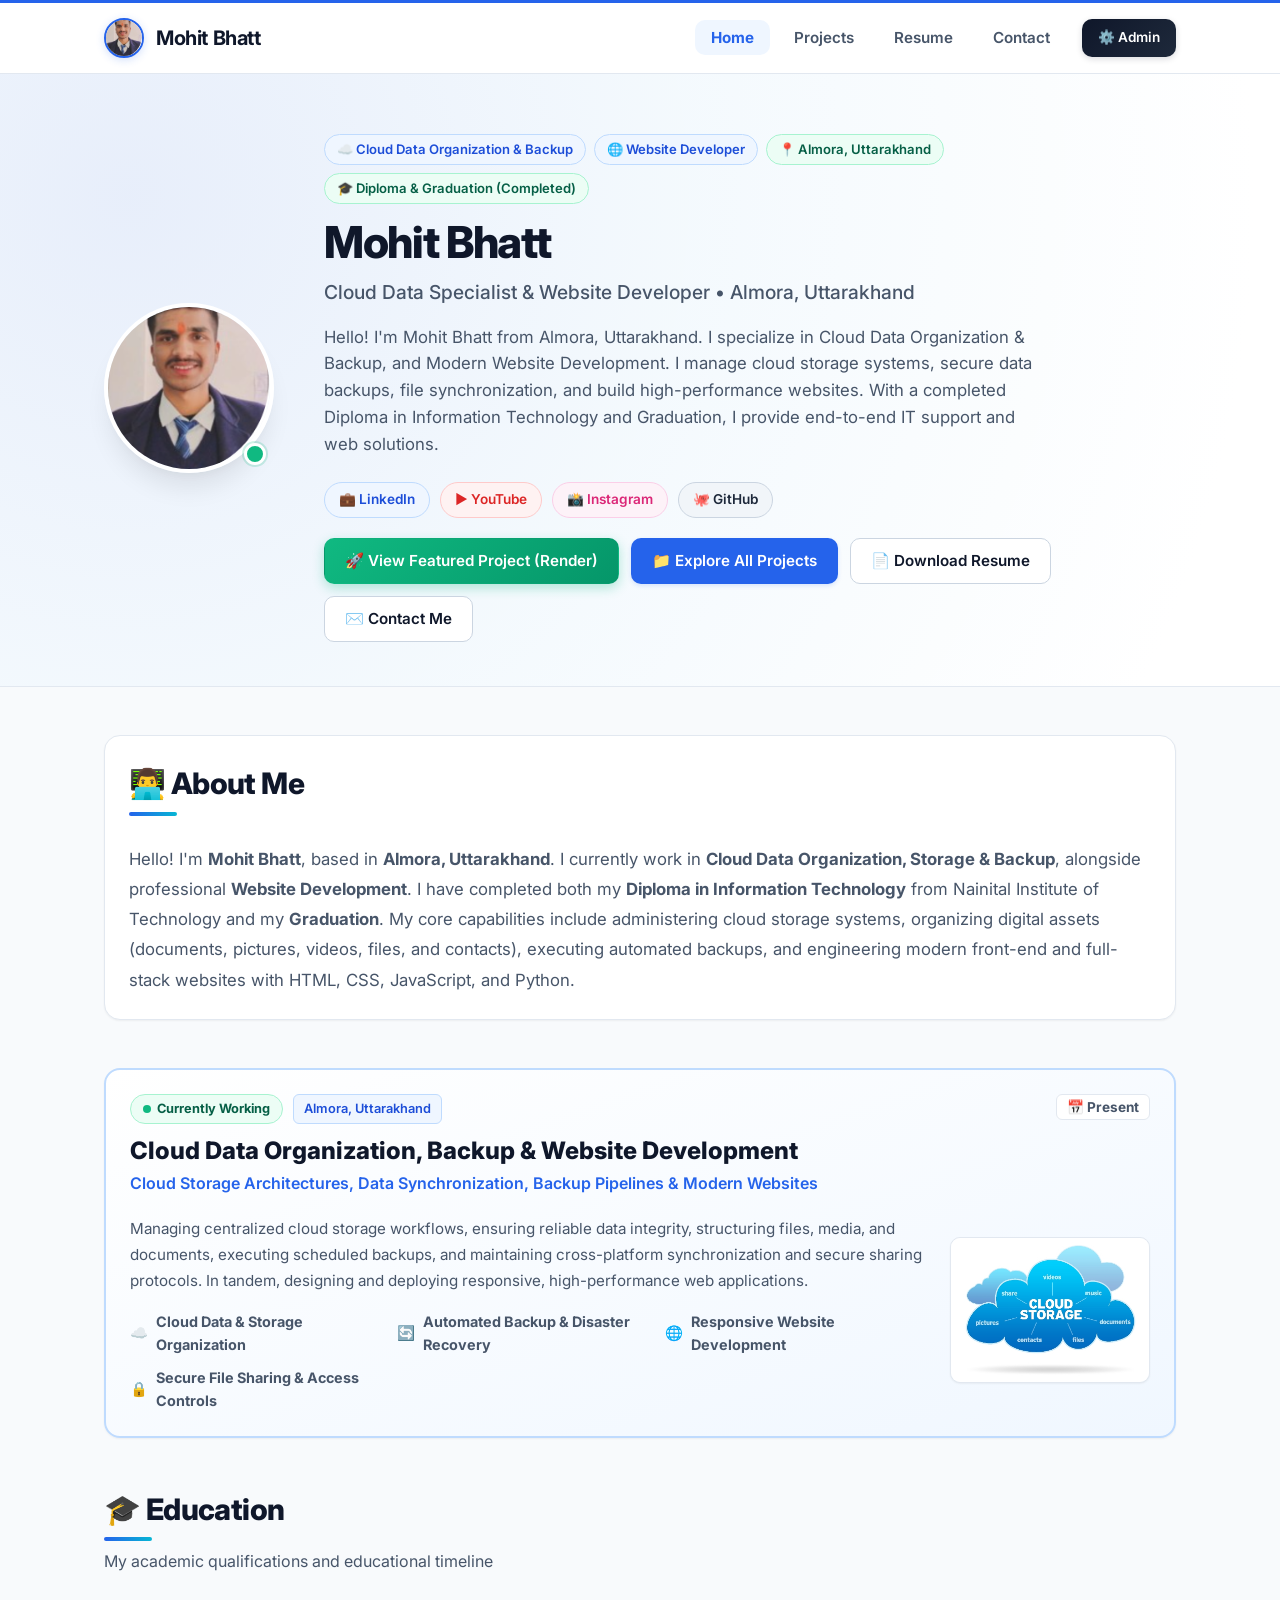
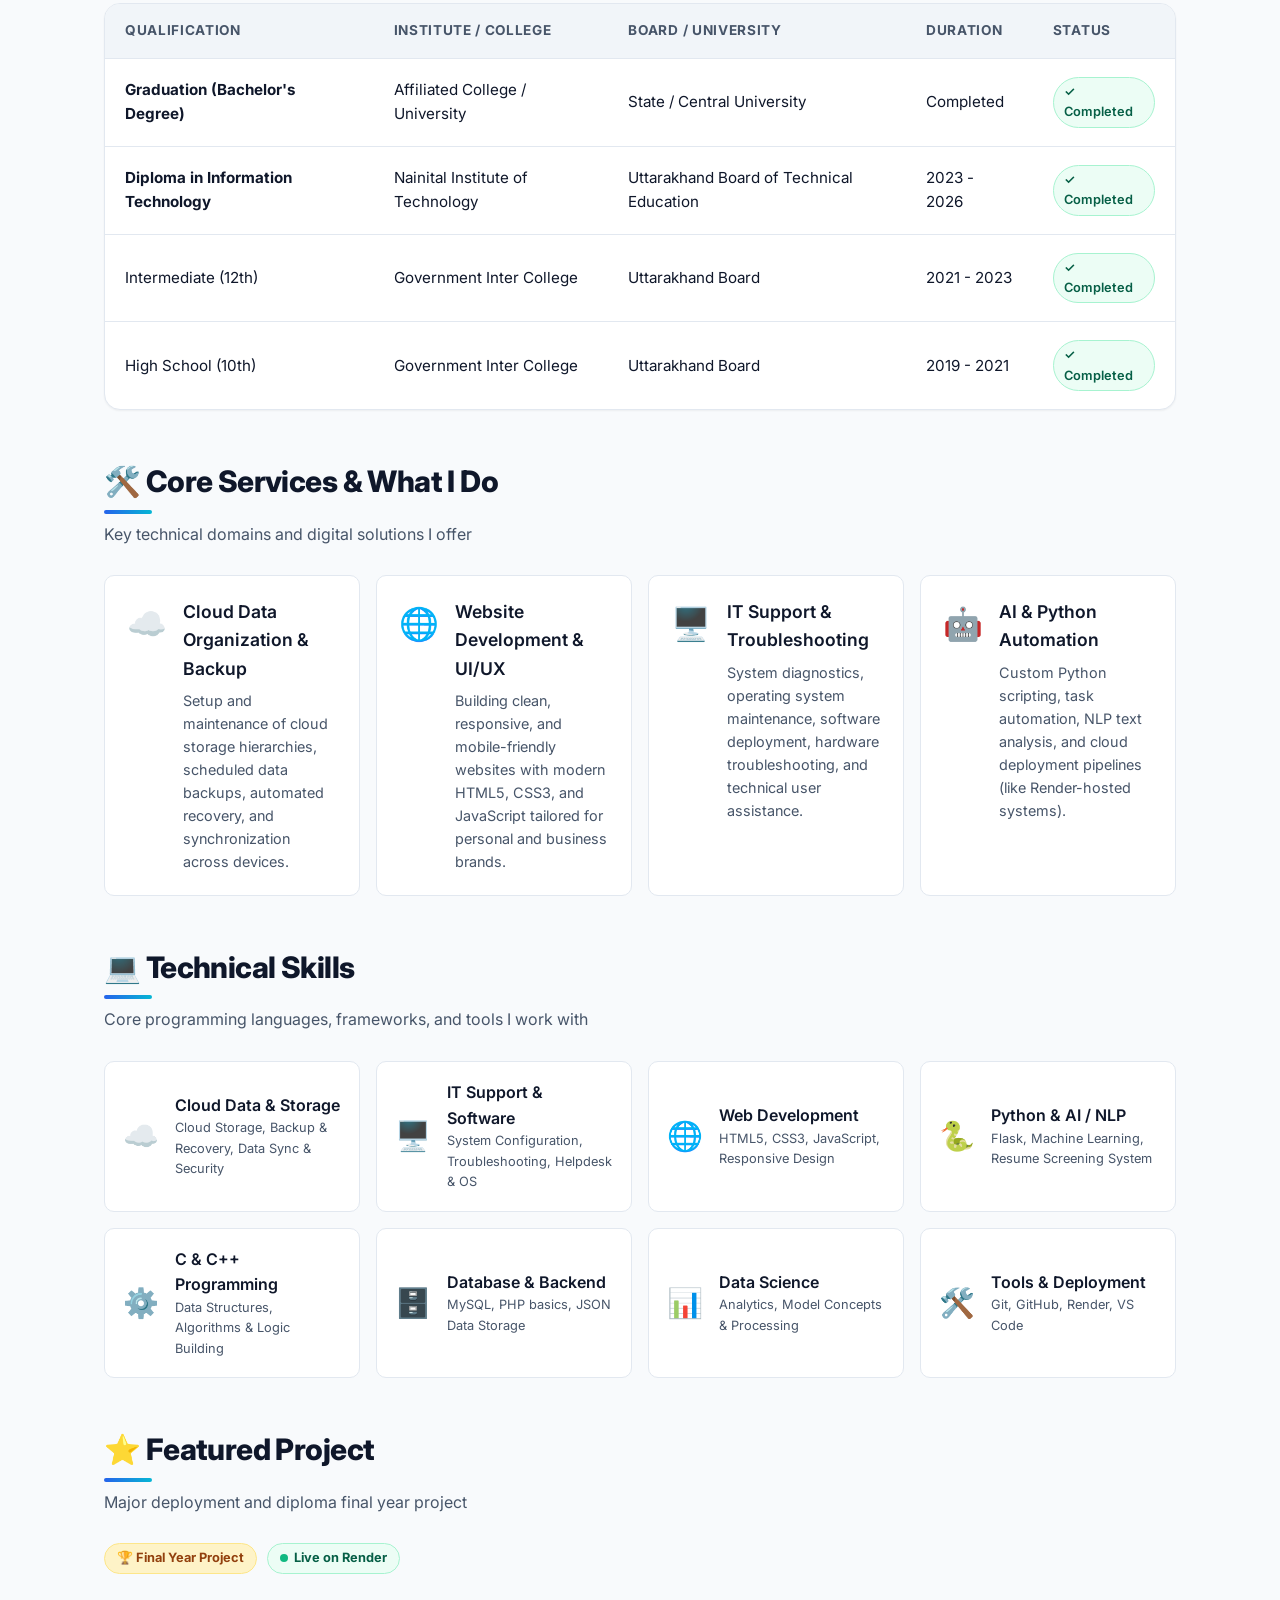
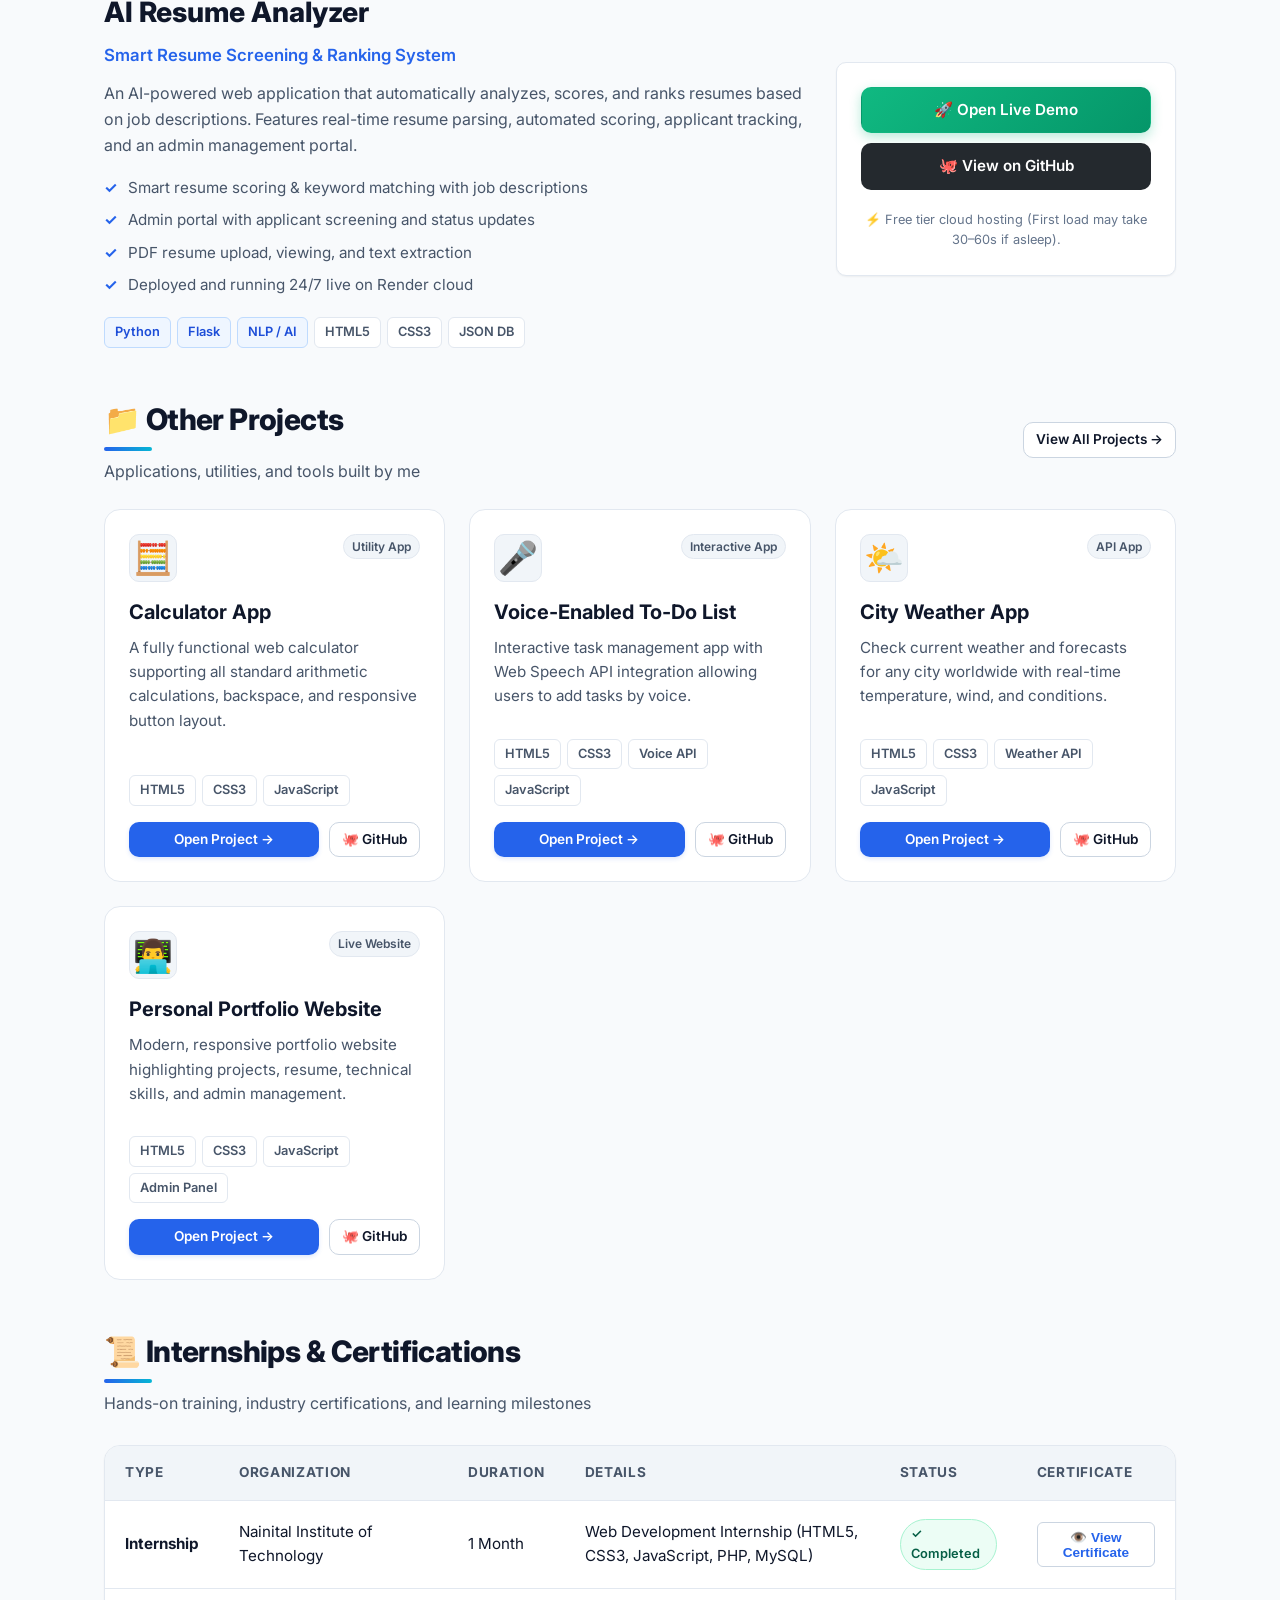
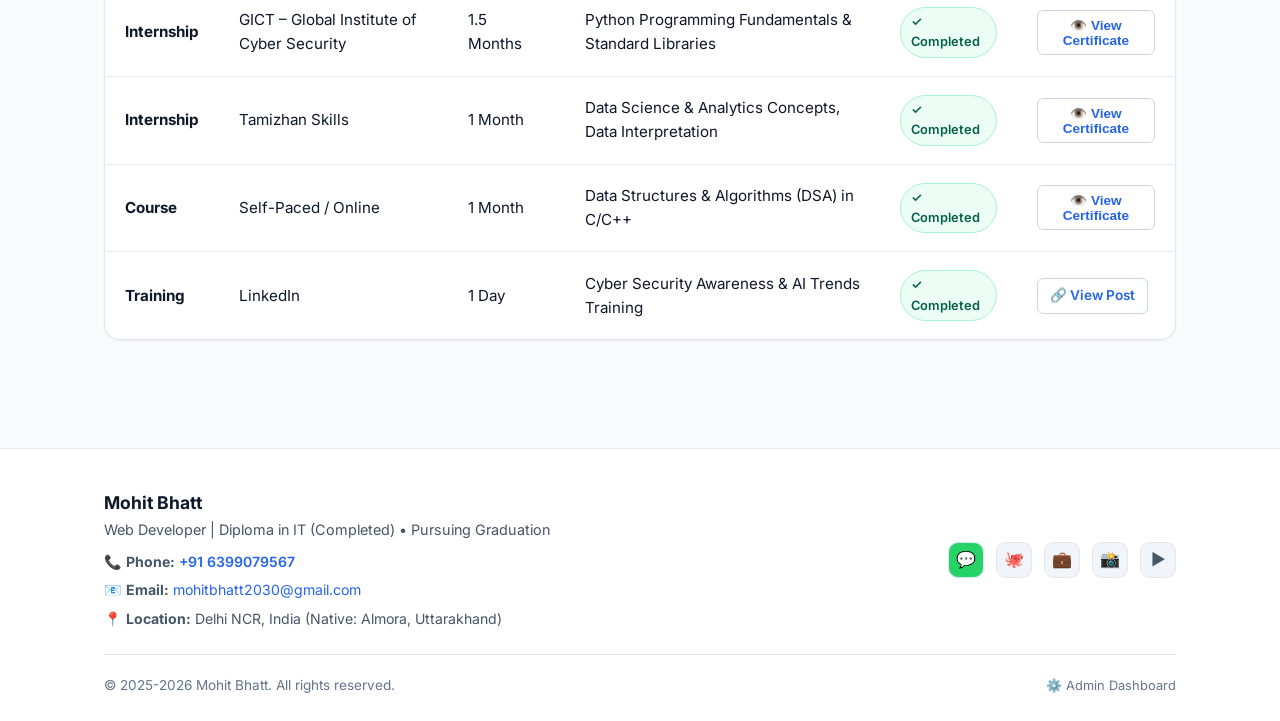
==== commit 0f6de4fc: "Add phone number 6399079567, email, and Delhi NCR location to footers and contact pages" ====
--- a/intro/index.html
+++ b/intro/index.html
@@ -528,9 +528,15 @@
         <div class="footer-brand">
           <h4>Mohit Bhatt</h4>
           <p>Web Developer | Diploma in IT (Completed) • Pursuing Graduation</p>
+          <div style="margin-top: 10px; display: flex; flex-direction: column; gap: 6px; font-size: 0.88rem; color: var(--text-muted);">
+            <div>📞 <strong>Phone:</strong> <a href="tel:+916399079567" style="color: var(--primary); text-decoration: none; font-weight: 600;">+91 6399079567</a></div>
+            <div>📧 <strong>Email:</strong> <a href="mailto:mohitbhatt2030@gmail.com" style="color: var(--primary); text-decoration: none;">mohitbhatt2030@gmail.com</a></div>
+            <div>📍 <strong>Location:</strong> Delhi NCR, India (Native: Almora, Uttarakhand)</div>
+          </div>
         </div>
 
         <div class="social-links">
+          <a href="https://wa.me/916399079567" target="_blank" class="social-link" title="WhatsApp Chat" style="background: #25D366; color: white;">💬</a>
           <a href="https://github.com/mohitbhattuk01" target="_blank" class="social-link" title="GitHub">🐙</a>
           <a href="https://www.linkedin.com/in/mohit-bhatt-almora" target="_blank" class="social-link" title="LinkedIn">💼</a>
           <a href="https://www.instagram.com/mohitbhattuk01" target="_blank" class="social-link" title="Instagram">📸</a>
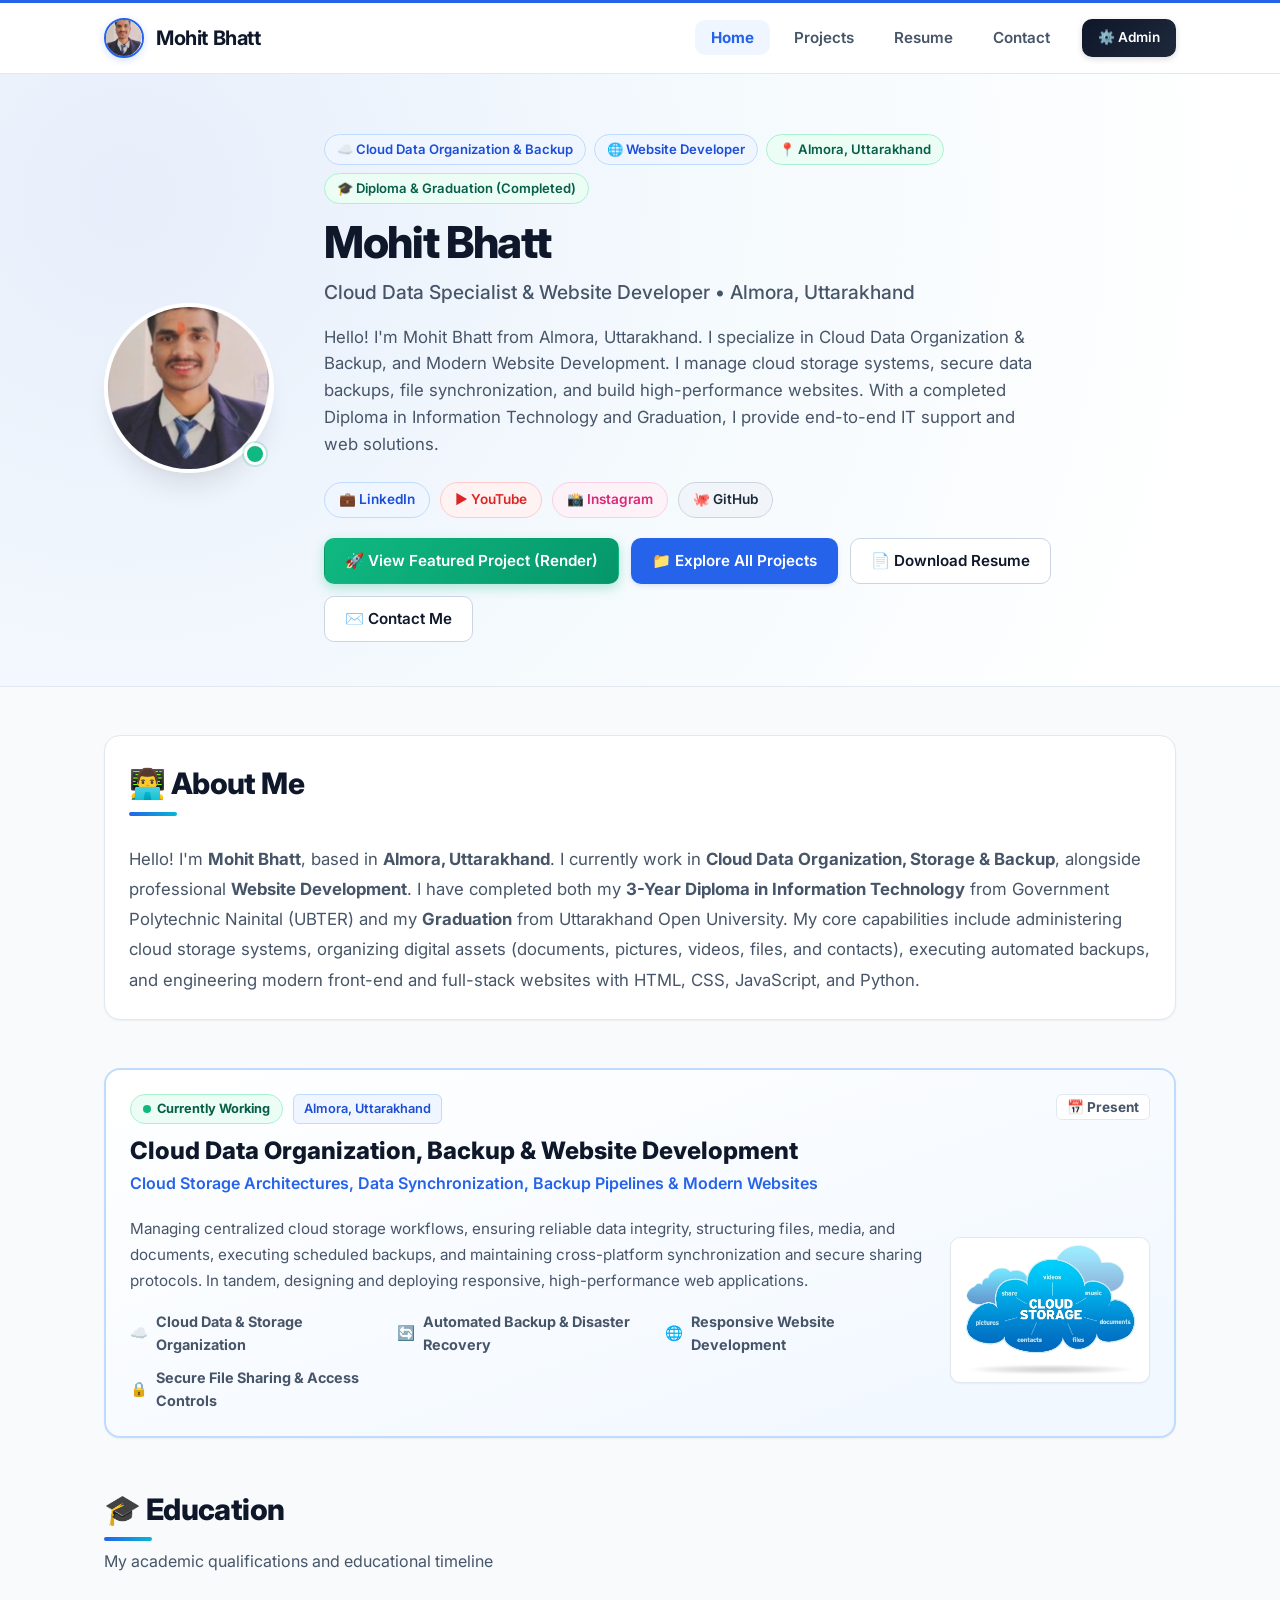
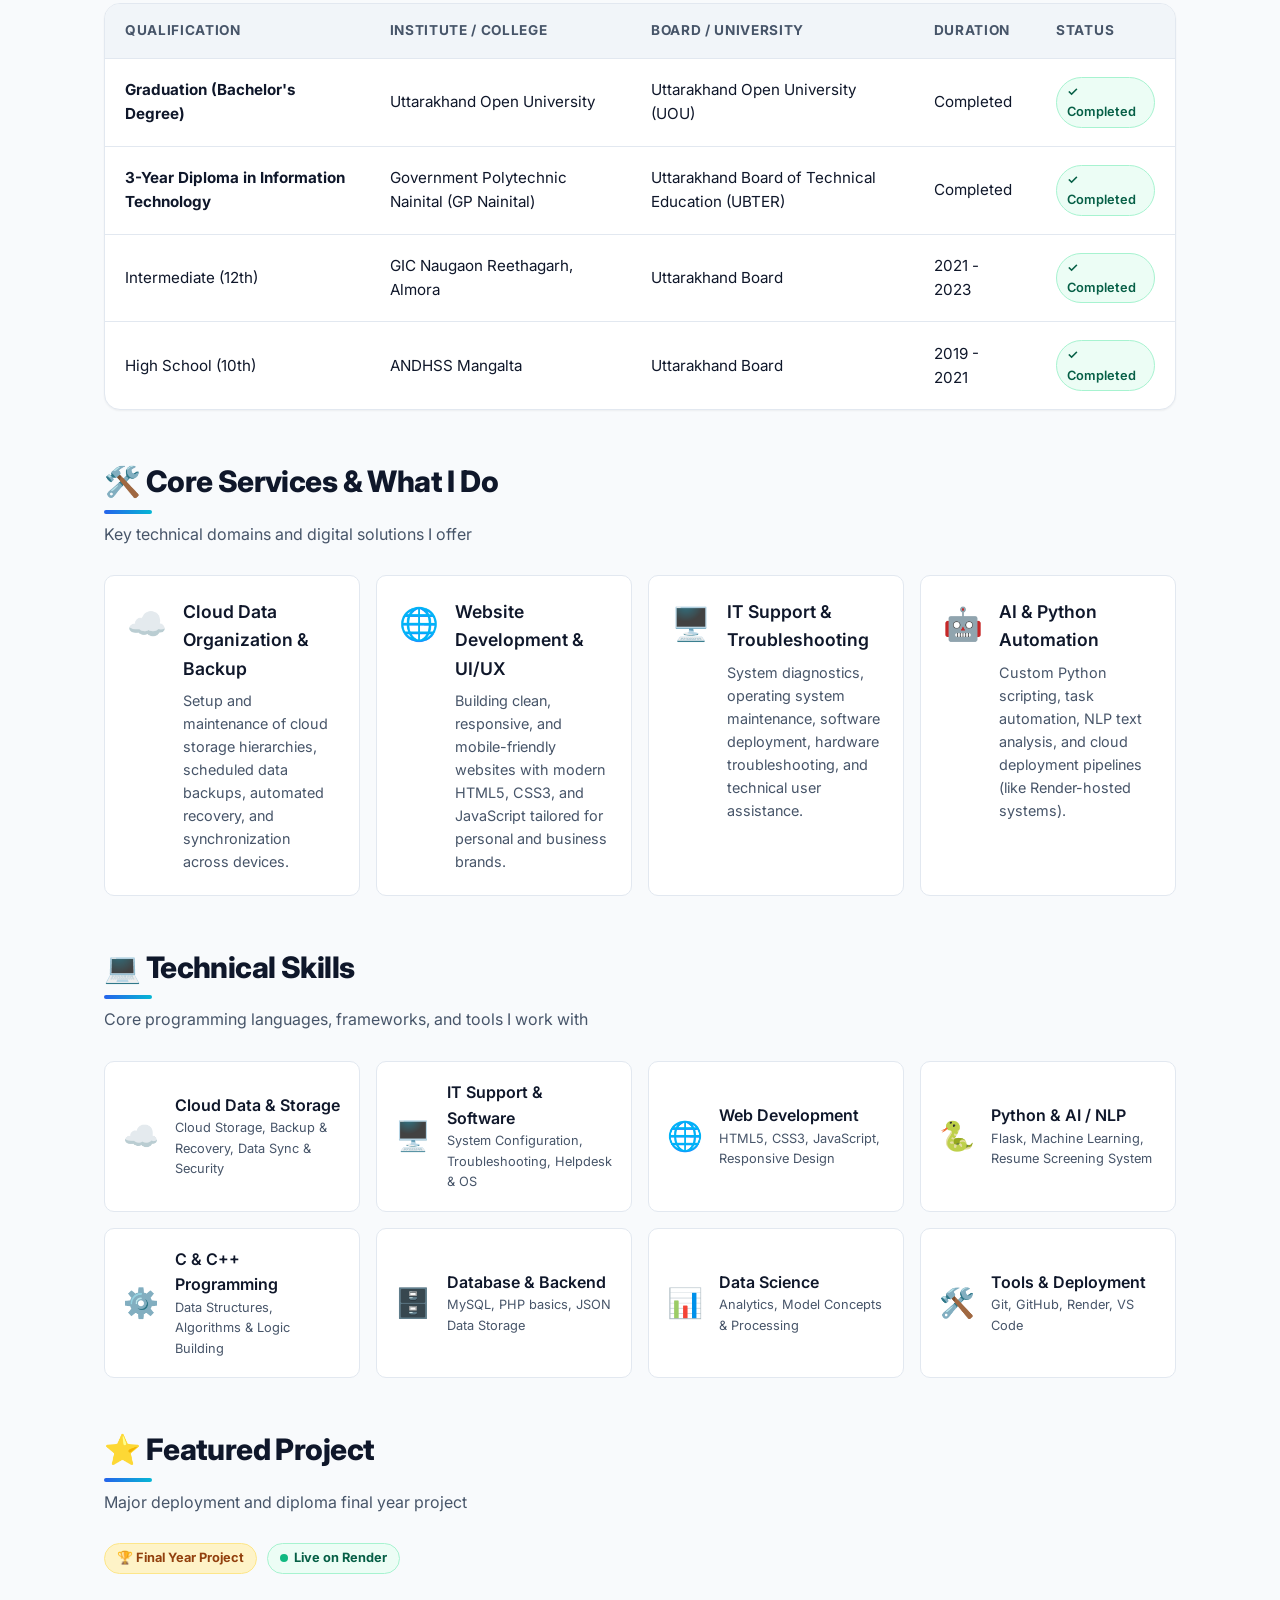
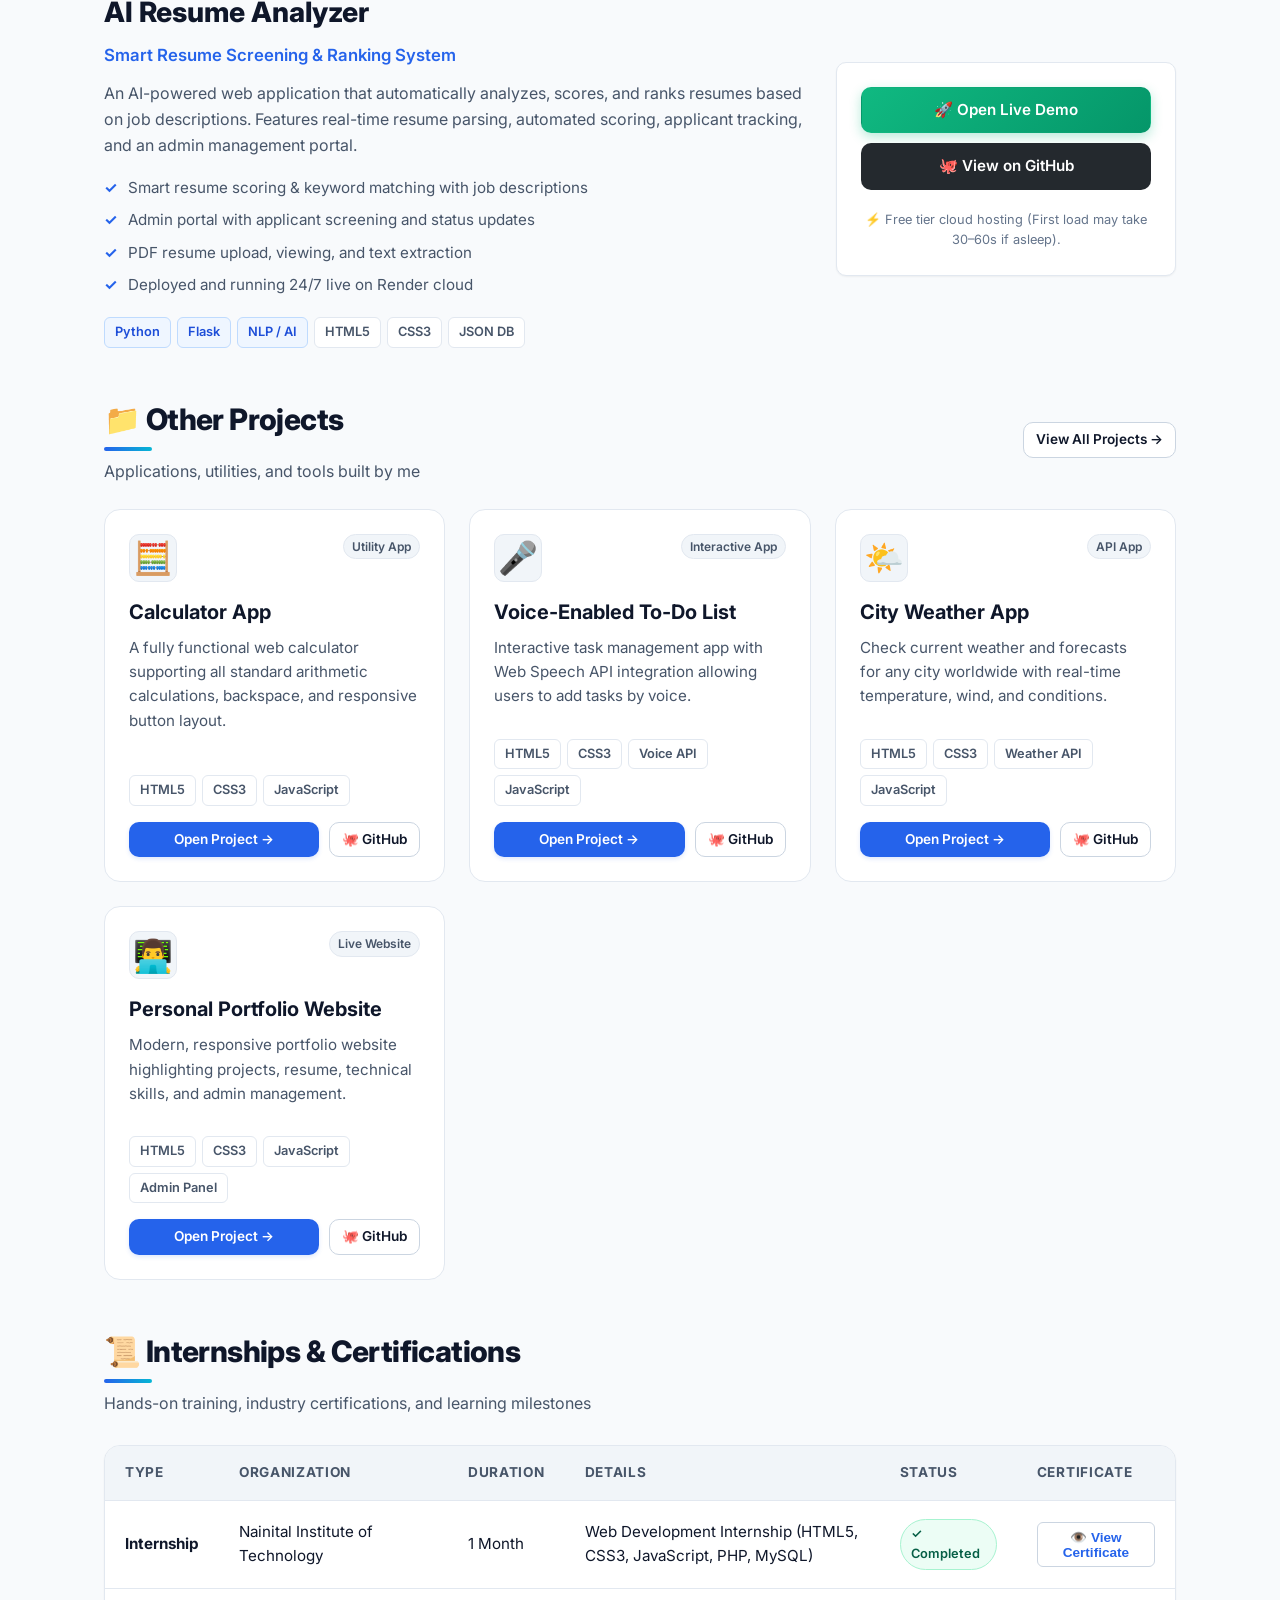
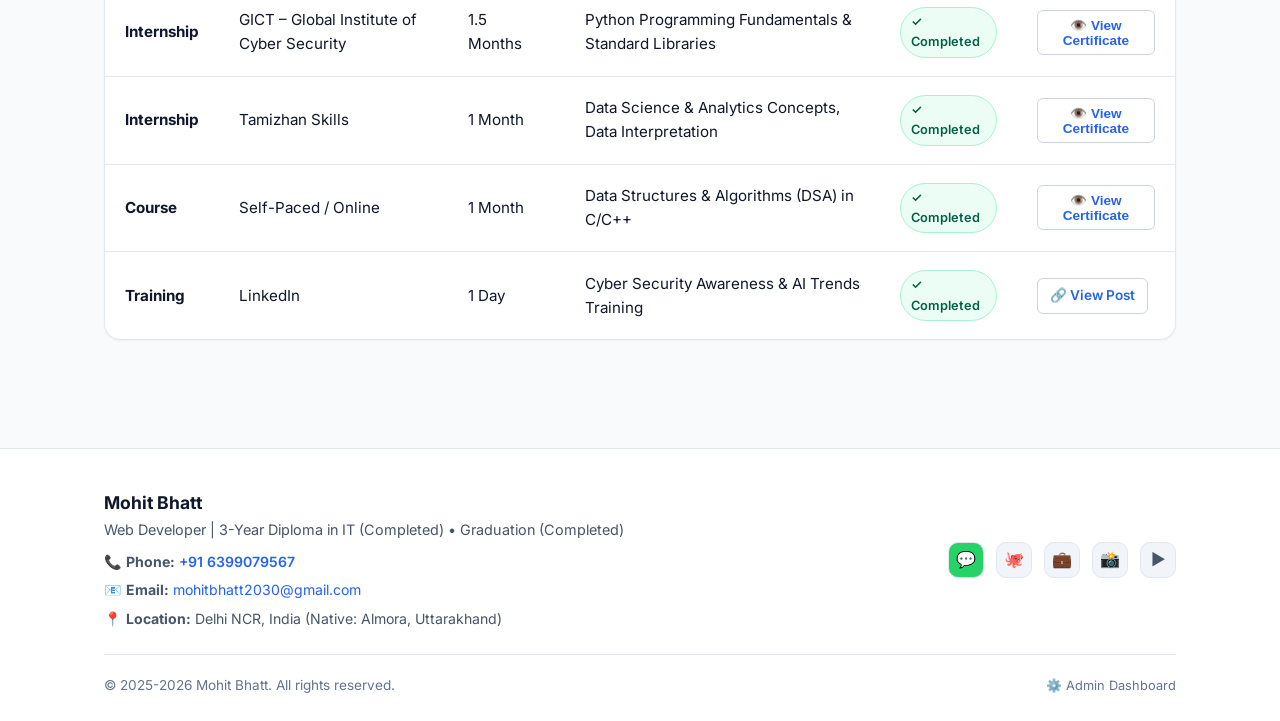
==== commit c7be5cb9: "Update education to 3-Year Diploma in IT Completed and Graduation Completed across all pages" ====
--- a/intro/index.html
+++ b/intro/index.html
@@ -169,7 +169,7 @@
         </div>
         <p style="font-size: 1.05rem; color: var(--text-muted); line-height: 1.8;">
           Hello! I'm <strong>Mohit Bhatt</strong>, based in <strong>Almora, Uttarakhand</strong>. I currently work in <strong>Cloud Data Organization, Storage & Backup</strong>, alongside professional <strong>Website Development</strong>. 
-          I have completed both my <strong>Diploma in Information Technology</strong> from Nainital Institute of Technology and my <strong>Graduation</strong>. 
+          I have completed both my <strong>3-Year Diploma in Information Technology</strong> from Government Polytechnic Nainital (UBTER) and my <strong>Graduation</strong> from Uttarakhand Open University. 
           My core capabilities include administering cloud storage systems, organizing digital assets (documents, pictures, videos, files, and contacts), executing automated backups, and engineering modern front-end and full-stack websites with HTML, CSS, JavaScript, and Python.
         </p>
       </div>
@@ -242,28 +242,28 @@
           <tbody>
             <tr>
               <td><strong>Graduation (Bachelor's Degree)</strong></td>
-              <td>Affiliated College / University</td>
-              <td>State / Central University</td>
+              <td>Uttarakhand Open University</td>
+              <td>Uttarakhand Open University (UOU)</td>
               <td>Completed</td>
               <td><span class="status-badge status-completed">✓ Completed</span></td>
             </tr>
             <tr>
-              <td><strong>Diploma in Information Technology</strong></td>
-              <td>Nainital Institute of Technology</td>
-              <td>Uttarakhand Board of Technical Education</td>
-              <td>2023 - 2026</td>
+              <td><strong>3-Year Diploma in Information Technology</strong></td>
+              <td>Government Polytechnic Nainital (GP Nainital)</td>
+              <td>Uttarakhand Board of Technical Education (UBTER)</td>
+              <td>Completed</td>
               <td><span class="status-badge status-completed">✓ Completed</span></td>
             </tr>
             <tr>
               <td>Intermediate (12th)</td>
-              <td>Government Inter College</td>
+              <td>GIC Naugaon Reethagarh, Almora</td>
               <td>Uttarakhand Board</td>
               <td>2021 - 2023</td>
               <td><span class="status-badge status-completed">✓ Completed</span></td>
             </tr>
             <tr>
               <td>High School (10th)</td>
-              <td>Government Inter College</td>
+              <td>ANDHSS Mangalta</td>
               <td>Uttarakhand Board</td>
               <td>2019 - 2021</td>
               <td><span class="status-badge status-completed">✓ Completed</span></td>
@@ -527,7 +527,7 @@
       <div class="footer-content">
         <div class="footer-brand">
           <h4>Mohit Bhatt</h4>
-          <p>Web Developer | Diploma in IT (Completed) • Pursuing Graduation</p>
+          <p>Web Developer | 3-Year Diploma in IT (Completed) • Graduation (Completed)</p>
           <div style="margin-top: 10px; display: flex; flex-direction: column; gap: 6px; font-size: 0.88rem; color: var(--text-muted);">
             <div>📞 <strong>Phone:</strong> <a href="tel:+916399079567" style="color: var(--primary); text-decoration: none; font-weight: 600;">+91 6399079567</a></div>
             <div>📧 <strong>Email:</strong> <a href="mailto:mohitbhatt2030@gmail.com" style="color: var(--primary); text-decoration: none;">mohitbhatt2030@gmail.com</a></div>
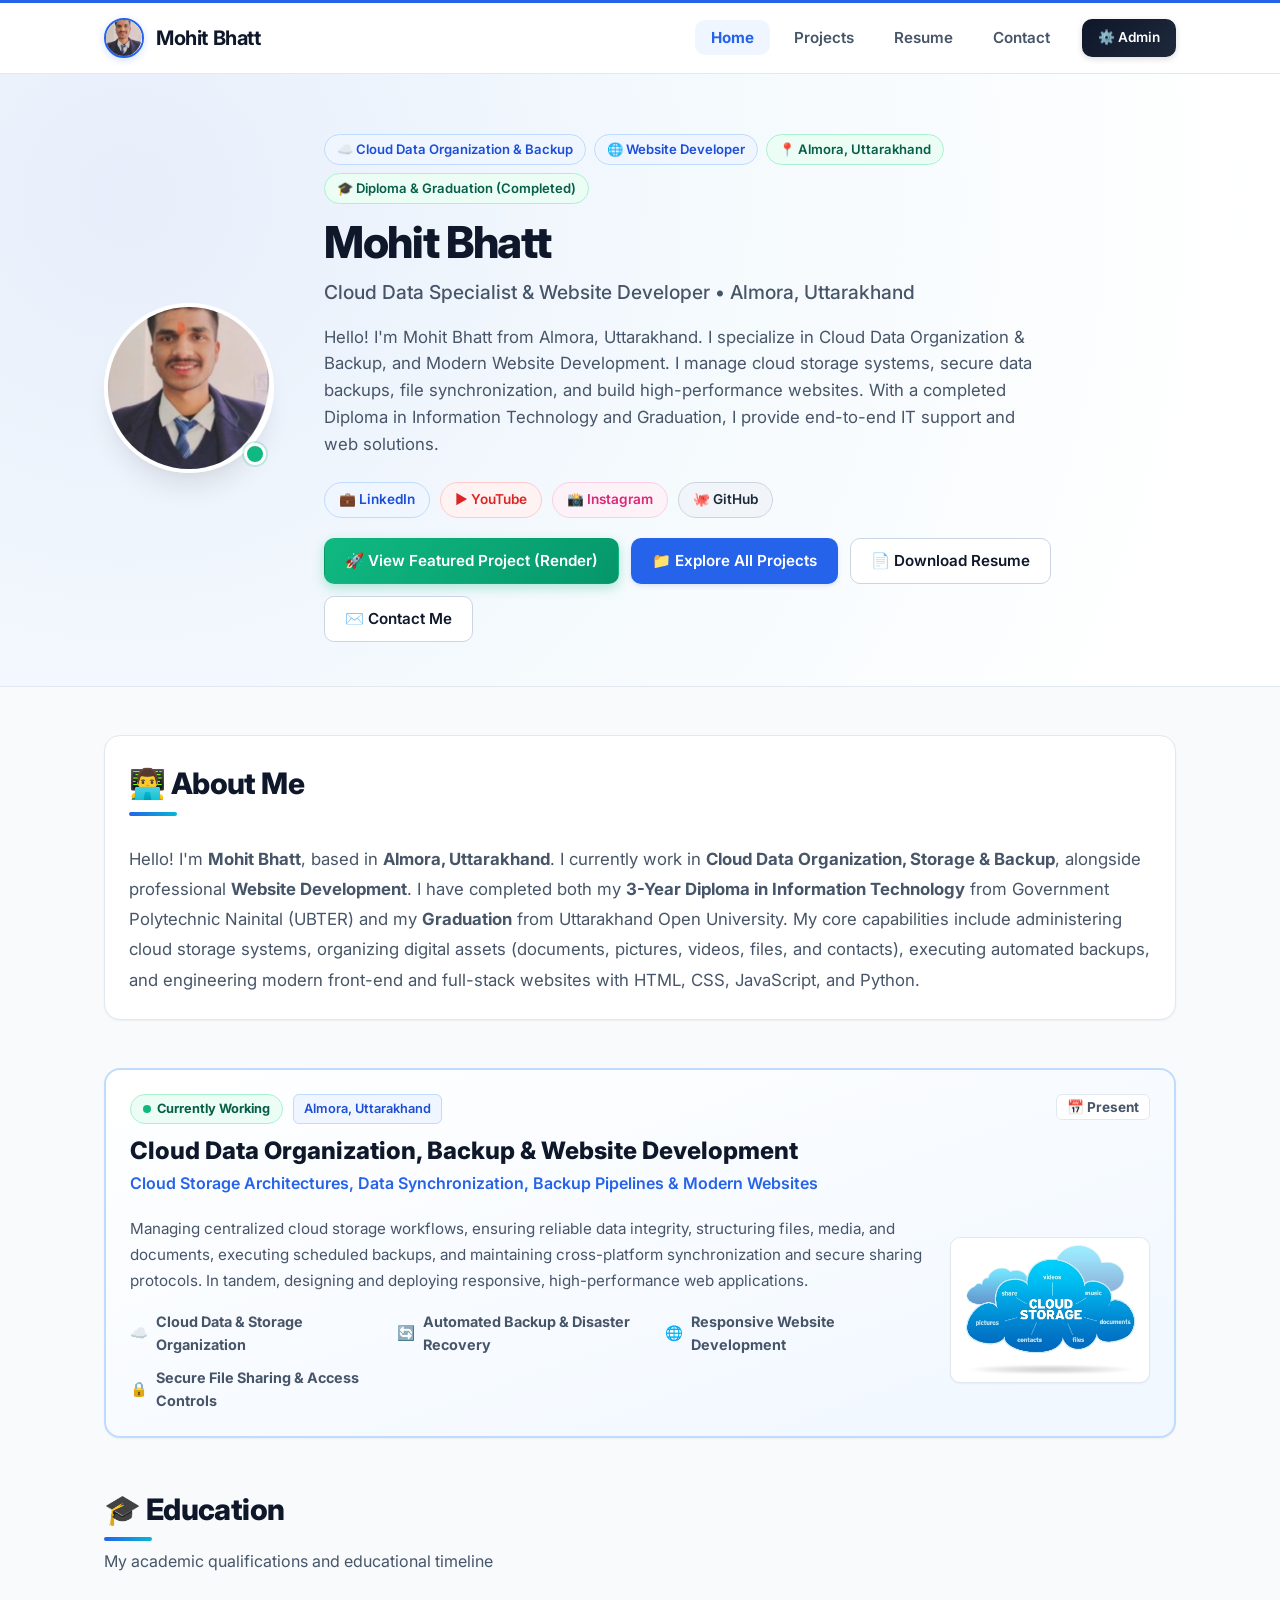
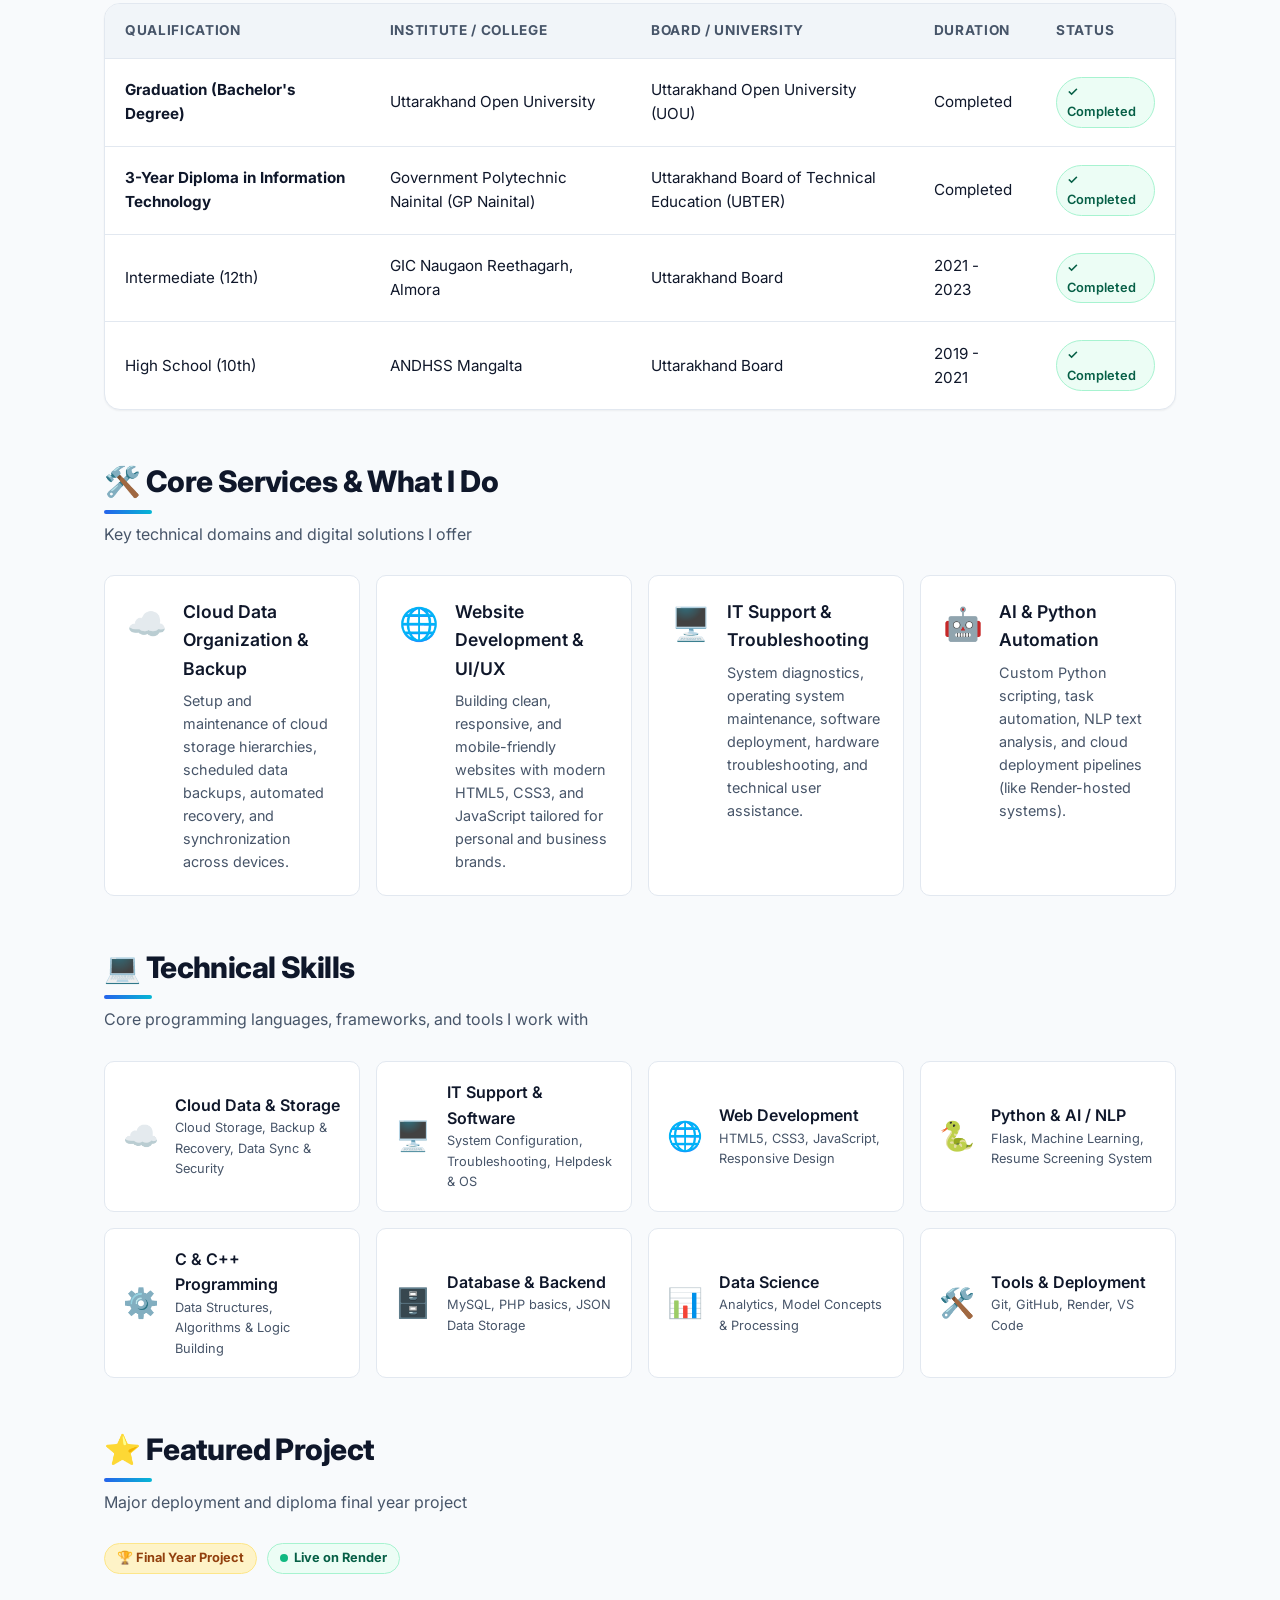
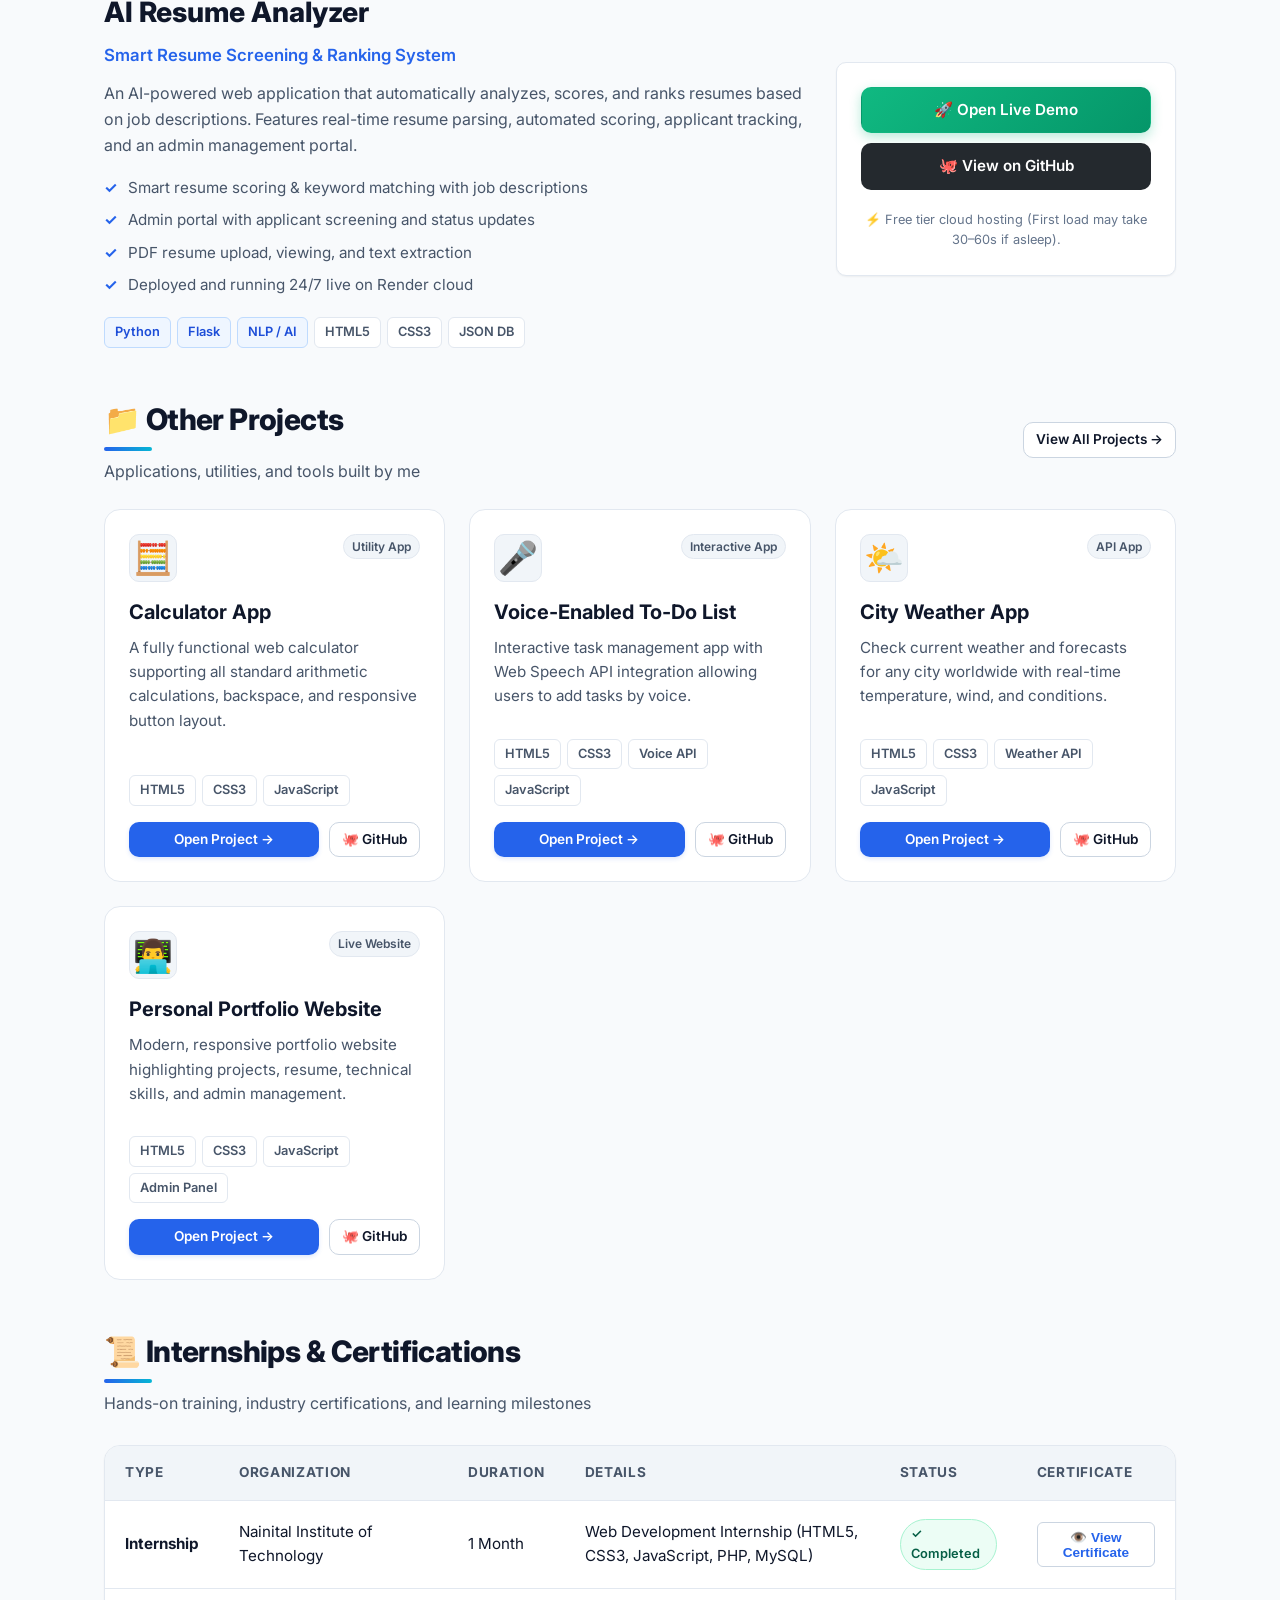
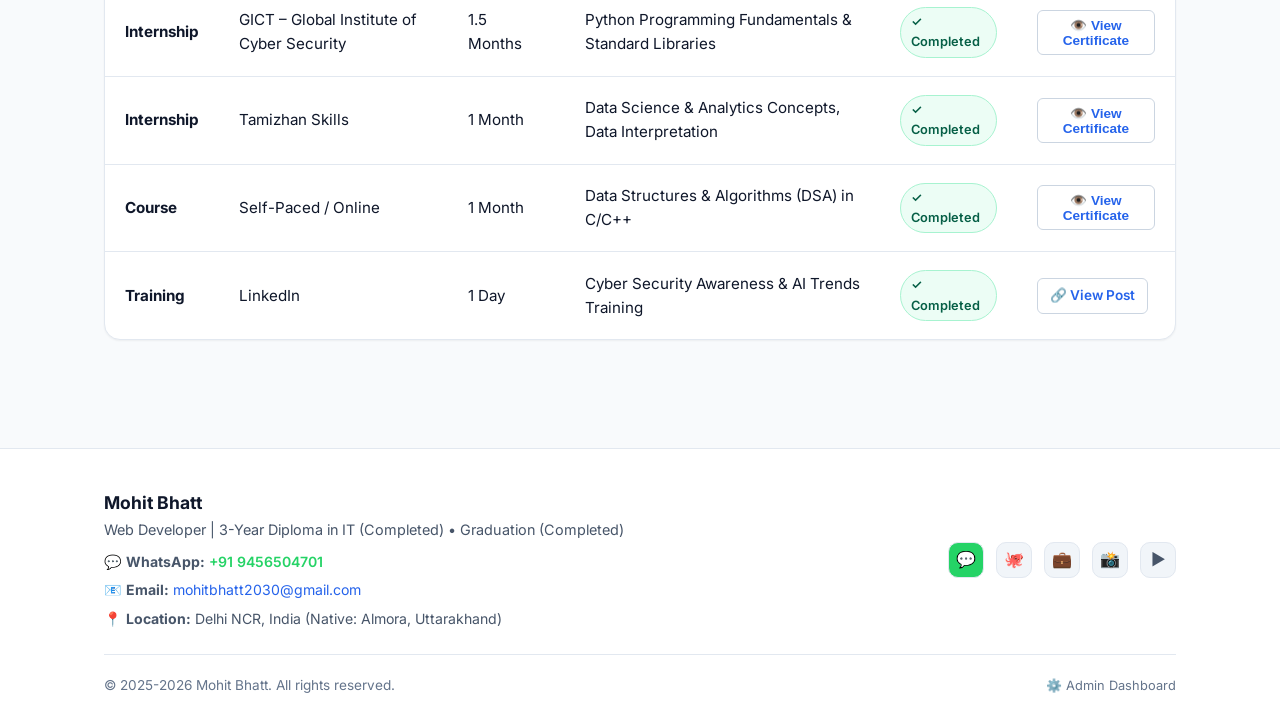
==== commit 91d1f164: "Update WhatsApp contact number to 9456504701 and remove phone property from data.js" ====
--- a/intro/index.html
+++ b/intro/index.html
@@ -529,14 +529,14 @@
           <h4>Mohit Bhatt</h4>
           <p>Web Developer | 3-Year Diploma in IT (Completed) • Graduation (Completed)</p>
           <div style="margin-top: 10px; display: flex; flex-direction: column; gap: 6px; font-size: 0.88rem; color: var(--text-muted);">
-            <div>📞 <strong>Phone:</strong> <a href="tel:+916399079567" style="color: var(--primary); text-decoration: none; font-weight: 600;">+91 6399079567</a></div>
+            <div>💬 <strong>WhatsApp:</strong> <a href="https://wa.me/919456504701" target="_blank" style="color: #25d366; text-decoration: none; font-weight: 600;">+91 9456504701</a></div>
             <div>📧 <strong>Email:</strong> <a href="mailto:mohitbhatt2030@gmail.com" style="color: var(--primary); text-decoration: none;">mohitbhatt2030@gmail.com</a></div>
             <div>📍 <strong>Location:</strong> Delhi NCR, India (Native: Almora, Uttarakhand)</div>
           </div>
         </div>
 
         <div class="social-links">
-          <a href="https://wa.me/916399079567" target="_blank" class="social-link" title="WhatsApp Chat" style="background: #25D366; color: white;">💬</a>
+          <a href="https://wa.me/919456504701" target="_blank" class="social-link" title="WhatsApp Chat" style="background: #25D366; color: white;">💬</a>
           <a href="https://github.com/mohitbhattuk01" target="_blank" class="social-link" title="GitHub">🐙</a>
           <a href="https://www.linkedin.com/in/mohit-bhatt-almora" target="_blank" class="social-link" title="LinkedIn">💼</a>
           <a href="https://www.instagram.com/mohitbhattuk01" target="_blank" class="social-link" title="Instagram">📸</a>
